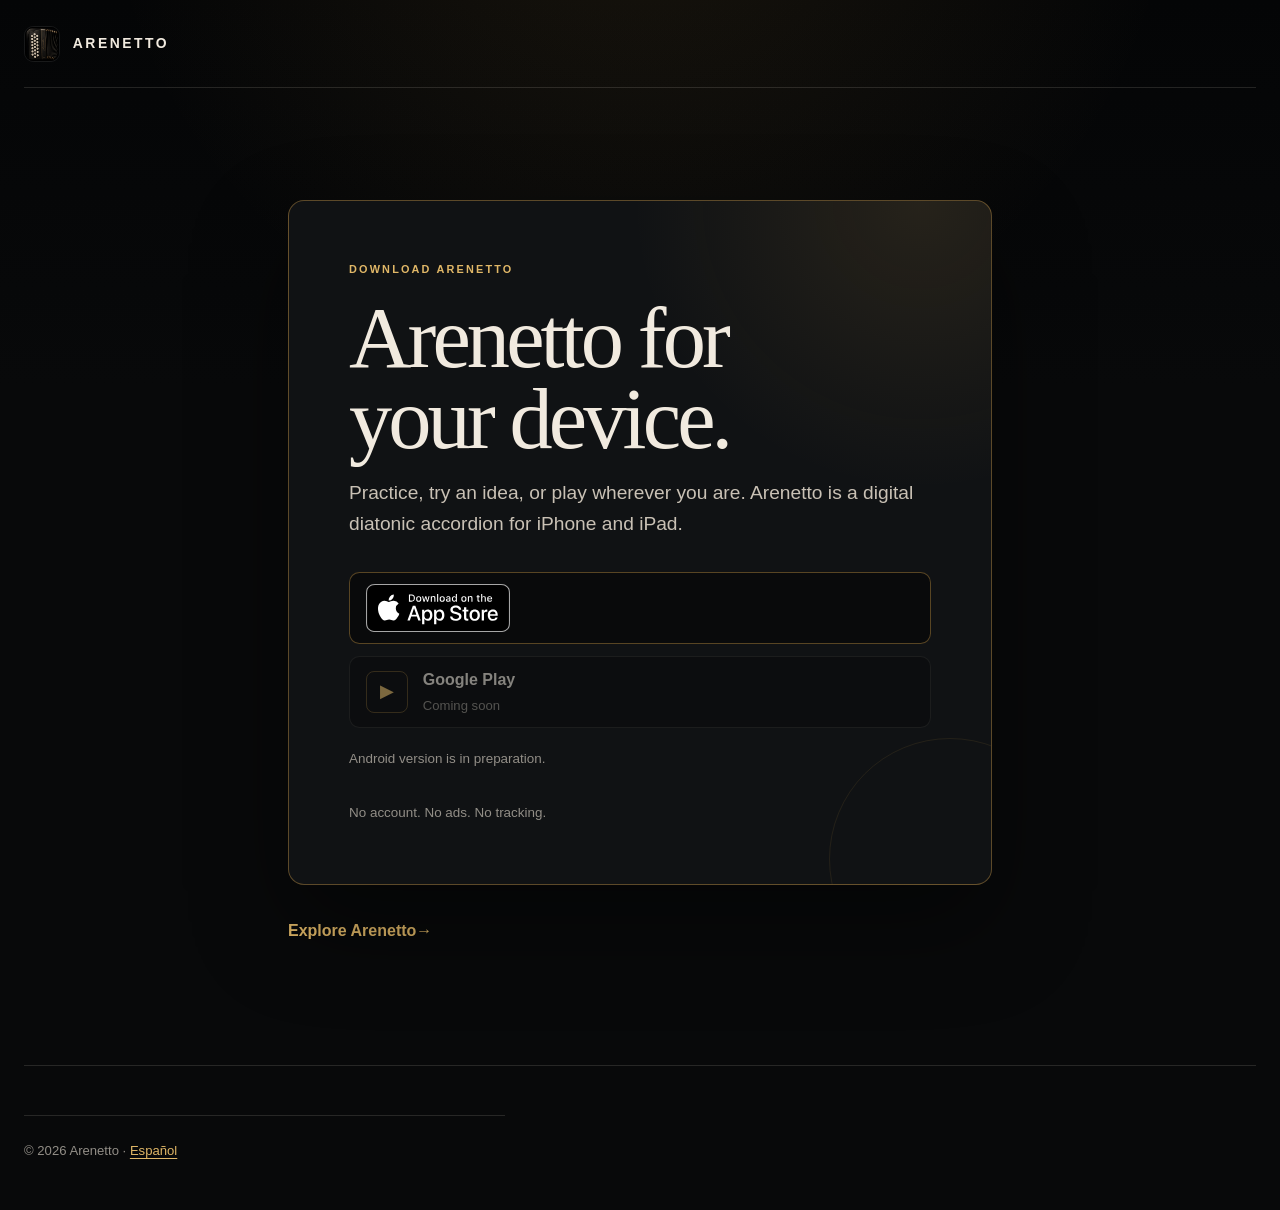
==== download/index.html @ 24df8f84 "Redirect Instagram iPhone visits to App Store" ====
<!doctype html>
<html lang="en" data-download-source="download" data-ios-url="https://apps.apple.com/us/app/arenetto/id6791795300" data-android-url="https://play.google.com/store/apps/details?id=com.tomasarenas.arenetto" data-android-available="false">
  <head>
    <meta charset="utf-8">
    <meta name="viewport" content="width=device-width, initial-scale=1, viewport-fit=cover">
    <meta name="referrer" content="strict-origin-when-cross-origin">
    <title>Download Arenetto</title>
    <meta name="description" content="Download Arenetto, a digital diatonic accordion for iPhone and iPad.">
    <meta name="theme-color" content="#090a0b">
    <meta property="og:type" content="website">
    <meta property="og:title" content="Download Arenetto">
    <meta property="og:description" content="A digital diatonic accordion for practicing and playing on iPhone and iPad.">
    <meta property="og:url" content="https://arenetto.app/download/">
    <meta property="og:image" content="https://arenetto.app/assets/images/instrument-34.jpg">
    <meta property="og:image:alt" content="Arenetto digital diatonic accordion with 34 buttons">
    <meta name="twitter:card" content="summary_large_image">
    <meta name="twitter:title" content="Download Arenetto">
    <meta name="twitter:description" content="A digital diatonic accordion for practicing and playing on iPhone and iPad.">
    <meta name="twitter:image" content="https://arenetto.app/assets/images/instrument-34.jpg">
    <meta name="apple-itunes-app" content="app-id=6791795300">
    <link rel="canonical" href="https://arenetto.app/download/">
    <link rel="alternate" hreflang="en" href="https://arenetto.app/download/">
    <link rel="alternate" hreflang="es" href="https://arenetto.app/es/download/">
    <link rel="alternate" hreflang="x-default" href="https://arenetto.app/download/">
    <link rel="icon" href="../assets/images/app-icon.png" type="image/png">
    <link rel="stylesheet" href="../assets/site.css?v=20260729-5">
    <script src="../assets/download.js?v=20260803-2"></script>
  </head>
  <body>
    <a class="skip-link" href="#main-content">Skip to content</a>
    <header class="site-header">
      <a class="brand" href="../" aria-label="Arenetto home">
        <img src="../assets/images/app-icon.png" width="36" height="36" alt="">
        <span>ARENETTO</span>
      </a>
    </header>

    <main class="download-page" id="main-content">
      <div class="download-panel">
        <p class="eyebrow">Download Arenetto</p>
        <h1>Arenetto for your device.</h1>
        <p class="download-intro">Practice, try an idea, or play wherever you are. Arenetto is a digital diatonic accordion for iPhone and iPad.</p>
        <p class="download-status" data-embedded-browser-note role="status" hidden>Tap the App Store button below. If it does not open, use the menu above and choose Open in Browser.</p>
        <div class="download-actions" aria-label="Download options">
          <a class="store-button" data-store="ios" href="https://apps.apple.com/us/app/arenetto/id6791795300" aria-label="Download Arenetto from the App Store">
            <img src="../assets/images/app-store-badge.svg" width="180" height="60" alt="Download on the App Store">
          </a>
          <a class="store-button store-button-android is-disabled" data-store="android" aria-label="Arenetto on Google Play, coming soon">
            <span class="store-button-mark" aria-hidden="true">▶</span>
            <span class="store-button-copy">
              <strong>Google Play</strong>
              <small data-android-caption>Coming soon</small>
            </span>
          </a>
        </div>
        <p class="download-status" data-android-status>Android version is in preparation.</p>
        <p class="download-fineprint">No account. No ads. No tracking.</p>
      </div>
      <a class="download-back" href="../">Explore Arenetto <span aria-hidden="true">→</span></a>
    </main>

    <footer class="site-footer">
      <p class="copyright">© 2026 Arenetto · <a href="../es/download/" lang="es">Español</a></p>
    </footer>
  </body>
</html>
---- assets/site.css ----
:root {
  color-scheme: dark;
  --black: #08090a;
  --black-deep: #040506;
  --graphite: #101214;
  --graphite-raised: #17191b;
  --graphite-soft: #202225;
  --ivory: #f1eadf;
  --ivory-soft: #c9c1b5;
  --muted: #928e87;
  --brass: #c69746;
  --brass-light: #e0b767;
  --brass-dark: #69502b;
  --line: rgba(241, 234, 223, 0.13);
  --line-brass: rgba(198, 151, 70, 0.42);
  --focus: #f2c878;
  --content-width: 80rem;
  --reading-width: 48rem;
  --display: "Iowan Old Style", "Palatino Linotype", "Book Antiqua", Palatino, Georgia, serif;
  --sans: -apple-system, BlinkMacSystemFont, "Segoe UI", Helvetica, Arial, sans-serif;
}

* { box-sizing: border-box; }

html {
  background: var(--black);
  scroll-behavior: smooth;
}

body {
  margin: 0;
  min-height: 100vh;
  background:
    radial-gradient(circle at 50% -10rem, rgba(198, 151, 70, 0.11), transparent 34rem),
    linear-gradient(180deg, var(--black-deep), var(--black) 24rem);
  color: var(--ivory);
  font-family: var(--sans);
  font-size: 1rem;
  line-height: 1.65;
  text-rendering: optimizeLegibility;
}

body::before {
  position: fixed;
  z-index: -1;
  inset: 0;
  background: repeating-linear-gradient(
    90deg,
    transparent 0,
    transparent 3.95rem,
    rgba(255, 255, 255, 0.012) 4rem
  );
  content: "";
  pointer-events: none;
}

@supports (padding: env(safe-area-inset-left)) {
  body {
    padding-inline: env(safe-area-inset-left) env(safe-area-inset-right);
  }
}

img {
  display: block;
  max-width: 100%;
  height: auto;
}

a {
  color: var(--brass-light);
  text-underline-offset: 0.22em;
  text-decoration-thickness: 0.08em;
}

a:hover { color: var(--ivory); }

a:focus,
a:focus-visible {
  border-radius: 0.2rem;
  outline: 0.18rem solid var(--focus);
  outline-offset: 0.24rem;
}

.skip-link {
  position: fixed;
  z-index: 30;
  top: 0.75rem;
  left: 0.75rem;
  padding: 0.65rem 0.9rem;
  border-radius: 0.3rem;
  background: var(--ivory);
  color: var(--black);
  transform: translateY(-180%);
}

.skip-link:focus { transform: translateY(0); }

.site-header,
.site-footer,
main {
  width: min(calc(100% - 3rem), var(--content-width));
  margin-inline: auto;
}

.site-header {
  display: flex;
  align-items: center;
  justify-content: space-between;
  gap: 2rem;
  min-height: 5.5rem;
  border-bottom: 1px solid var(--line);
}

.brand {
  display: inline-flex;
  align-items: center;
  gap: 0.8rem;
  color: var(--ivory);
  font-size: 0.87rem;
  font-weight: 720;
  letter-spacing: 0.18em;
  text-decoration: none;
}

.brand img {
  border: 1px solid rgba(255, 255, 255, 0.08);
  border-radius: 0.58rem;
}

.site-nav ul {
  display: flex;
  align-items: center;
  gap: clamp(0.35rem, 1.6vw, 1.2rem);
  margin: 0;
  padding: 0;
  list-style: none;
}

.site-nav a {
  display: inline-flex;
  align-items: center;
  min-height: 2.75rem;
  padding-inline: 0.7rem;
  color: var(--muted);
  font-size: 0.84rem;
  font-weight: 650;
  text-decoration: none;
  transition: color 120ms ease, border-color 120ms ease, background 120ms ease;
}

.site-nav a:hover,
.site-nav a[aria-current="page"] { color: var(--ivory); }

.site-nav .nav-download {
  border: 1px solid var(--line-brass);
  border-radius: 999px;
  color: var(--ivory);
}

.site-nav .nav-download:hover {
  border-color: var(--brass-light);
  background: rgba(198, 151, 70, 0.09);
}

main { padding-bottom: clamp(5rem, 10vw, 9rem); }

.eyebrow {
  display: flex;
  align-items: center;
  gap: 0.75rem;
  margin: 0 0 1.2rem;
  color: var(--brass-light);
  font-size: 0.68rem;
  font-weight: 760;
  letter-spacing: 0.2em;
  text-transform: uppercase;
}

.eyebrow span {
  width: 2.25rem;
  height: 1px;
  background: var(--brass);
}

h1,
h2,
h3 {
  margin-top: 0;
  color: var(--ivory);
}

h1,
h2 {
  font-family: var(--display);
  font-weight: 500;
  letter-spacing: -0.045em;
}

h1 {
  max-width: 11ch;
  margin: 0 auto 1.6rem;
  font-size: clamp(3.8rem, 8.8vw, 7.8rem);
  line-height: 0.94;
}

h2 {
  margin-bottom: 1.25rem;
  font-size: clamp(2.7rem, 5vw, 5rem);
  line-height: 0.98;
}

h3 {
  margin-bottom: 0.55rem;
  font-size: clamp(1.15rem, 2vw, 1.4rem);
  font-weight: 660;
  letter-spacing: -0.025em;
  line-height: 1.2;
}

p { max-width: 66ch; }

.hero {
  padding-block: clamp(5.5rem, 10vw, 9rem) 0;
  text-align: center;
}

.hero-copy {
  position: relative;
  z-index: 2;
  max-width: 60rem;
  margin-inline: auto;
}

.hero .eyebrow { justify-content: center; }

.lead {
  max-width: 46rem;
  margin: 0 auto;
  color: var(--ivory-soft);
  font-size: clamp(1.08rem, 2vw, 1.35rem);
  line-height: 1.65;
}

.hero-actions {
  display: flex;
  flex-wrap: wrap;
  justify-content: center;
  gap: 0.75rem;
  margin-top: 2.1rem;
}

.button {
  display: inline-flex;
  align-items: center;
  justify-content: center;
  min-height: 3.1rem;
  padding: 0.7rem 1.15rem;
  border: 1px solid var(--line);
  border-radius: 999px;
  font-size: 0.9rem;
  font-weight: 720;
  text-decoration: none;
  transition: transform 100ms ease, border-color 120ms ease, background 120ms ease;
}

.button:active { transform: translateY(1px) scale(0.99); }

.button-primary {
  border-color: var(--brass-light);
  background: var(--brass-light);
  color: #171108;
}

.button-primary:hover {
  border-color: #efcb84;
  background: #efcb84;
  color: #171108;
}

.button-secondary { color: var(--ivory); }

.button-secondary:hover {
  border-color: rgba(241, 234, 223, 0.34);
  background: rgba(255, 255, 255, 0.04);
}

.hero-note {
  margin: 1.2rem auto 0;
  color: var(--muted);
  font-size: 0.78rem;
  letter-spacing: 0.04em;
}

.hero-instrument {
  position: relative;
  z-index: 1;
  margin: clamp(4rem, 8vw, 7rem) 0 0;
  padding: clamp(0.35rem, 0.9vw, 0.65rem);
  border: 1px solid var(--line-brass);
  border-radius: clamp(0.8rem, 1.6vw, 1.25rem);
  background: #020303;
  box-shadow:
    0 3rem 8rem rgba(0, 0, 0, 0.68),
    0 0 0 1px rgba(0, 0, 0, 0.8) inset;
  text-align: left;
}

.instrument-glow {
  position: absolute;
  z-index: -1;
  top: -18%;
  right: 10%;
  left: 10%;
  height: 45%;
  border-radius: 50%;
  background: rgba(198, 151, 70, 0.14);
  filter: blur(5rem);
}

.hero-instrument img {
  width: 100%;
  border-radius: clamp(0.5rem, 1.2vw, 0.9rem);
}

figcaption {
  padding: 0.85rem 0.35rem 0.2rem;
  color: var(--muted);
  font-size: 0.72rem;
  letter-spacing: 0.09em;
  text-transform: uppercase;
}

.instrument-facts {
  display: grid;
  grid-template-columns: repeat(3, 1fr);
  margin: 0;
  border-right: 1px solid var(--line);
  border-bottom: 1px solid var(--line);
  border-left: 1px solid var(--line);
}

.instrument-facts > div {
  padding: clamp(1.25rem, 3vw, 2.25rem);
}

.instrument-facts > div + div { border-left: 1px solid var(--line); }

.instrument-facts dt {
  color: var(--ivory);
  font-family: var(--display);
  font-size: clamp(1.75rem, 4vw, 3rem);
  line-height: 1;
}

.instrument-facts dd {
  margin: 0.45rem 0 0;
  color: var(--muted);
  font-size: 0.68rem;
  font-weight: 700;
  letter-spacing: 0.16em;
  text-transform: uppercase;
}

.play-section,
.setup-section,
.music-section,
.privacy-strip,
.download-cta {
  padding-block: clamp(6rem, 11vw, 10rem);
  border-top: 1px solid var(--line);
}

.play-section {
  display: grid;
  grid-template-columns: minmax(0, 0.82fr) minmax(28rem, 1.18fr);
  gap: clamp(4rem, 10vw, 9rem);
  align-items: start;
  margin-top: clamp(6rem, 11vw, 10rem);
}

.section-intro > p:last-child {
  margin-bottom: 0;
  color: var(--ivory-soft);
  font-size: 1.04rem;
}

.play-list {
  border-top: 1px solid var(--line);
}

.play-list article {
  display: grid;
  grid-template-columns: 3rem minmax(0, 1fr);
  gap: clamp(1.1rem, 3vw, 2.5rem);
  padding-block: clamp(1.75rem, 4vw, 2.6rem);
  border-bottom: 1px solid var(--line);
}

.play-list p {
  margin: 0;
  color: var(--muted);
}

.play-number {
  padding-top: 0.15rem;
  color: var(--brass);
  font-family: ui-monospace, SFMono-Regular, Menlo, monospace;
  font-size: 0.7rem;
}

.section-intro-wide {
  display: grid;
  grid-template-columns: minmax(0, 1fr) minmax(22rem, 0.65fr);
  gap: 3rem 6rem;
  align-items: end;
  margin-bottom: clamp(3rem, 7vw, 5.5rem);
}

.section-intro-wide h2 { margin-bottom: 0; }

.section-intro-wide > p {
  margin: 0;
  color: var(--ivory-soft);
  font-size: 1.04rem;
}

.setup-gallery {
  display: grid;
  grid-template-columns: minmax(0, 1.18fr) minmax(20rem, 0.82fr);
  gap: clamp(1rem, 2.5vw, 2rem);
  align-items: start;
}

.image-card {
  margin: 0;
  overflow: hidden;
  border: 1px solid var(--line);
  border-radius: 0.85rem;
  background: var(--graphite);
  box-shadow: 0 2rem 5rem rgba(0, 0, 0, 0.3);
}

.image-card img { width: 100%; }

.image-card figcaption {
  padding: 0.9rem 1rem;
  border-top: 1px solid var(--line);
}

.image-card-secondary { margin-top: clamp(3rem, 8vw, 7rem); }

.music-panel {
  position: relative;
  display: grid;
  grid-template-columns: minmax(0, 1fr) minmax(19rem, 0.7fr);
  gap: clamp(3rem, 8vw, 7rem);
  align-items: center;
  overflow: hidden;
  padding: clamp(2rem, 7vw, 6rem);
  border: 1px solid var(--line-brass);
  border-radius: 1rem;
  background:
    linear-gradient(125deg, rgba(198, 151, 70, 0.08), transparent 42%),
    var(--graphite);
}

.music-panel::before,
.music-panel::after {
  position: absolute;
  width: 5rem;
  height: 1px;
  background: var(--brass-dark);
  content: "";
}

.music-panel::before { top: 1.4rem; left: 1.4rem; }
.music-panel::after { right: 1.4rem; bottom: 1.4rem; }

.music-panel h2 { max-width: 9ch; }

.music-panel p:last-child {
  margin-bottom: 0;
  color: var(--ivory-soft);
}

.music-image {
  position: relative;
  width: min(100%, 25rem);
  margin: 0;
  justify-self: end;
  overflow: hidden;
  border: 1px solid rgba(198, 151, 70, 0.38);
  border-radius: 0.8rem;
  background: var(--black-deep);
  box-shadow: 0 1.5rem 3rem rgba(0, 0, 0, 0.42);
  transform: rotate(-2deg);
}

.music-image::after {
  position: absolute;
  inset: 0;
  background: linear-gradient(135deg, rgba(198, 151, 70, 0.12), transparent 45%, rgba(0, 0, 0, 0.28));
  content: "";
  pointer-events: none;
}

.music-image img {
  display: block;
  width: 100%;
  aspect-ratio: 16 / 9;
  object-fit: cover;
}

.music-image figcaption {
  position: absolute;
  right: 0.8rem;
  bottom: 0.7rem;
  z-index: 1;
  margin: 0;
  color: var(--ivory-soft);
  font-size: 0.62rem;
  font-weight: 700;
  letter-spacing: 0.12em;
  text-transform: uppercase;
}

.privacy-strip {
  display: grid;
  grid-template-columns: minmax(0, 1fr) minmax(22rem, 0.7fr);
  gap: 3rem 7rem;
  align-items: end;
}

.privacy-strip h2 {
  max-width: 12ch;
  margin-bottom: 0;
  font-size: clamp(2.5rem, 4.5vw, 4.5rem);
}

.privacy-strip > div:last-child p {
  margin-top: 0;
  color: var(--ivory-soft);
}

.text-link {
  display: inline-flex;
  align-items: center;
  min-height: 2.75rem;
  font-weight: 700;
  text-decoration: none;
}

.download-cta {
  display: grid;
  justify-items: center;
  text-align: center;
}

.download-cta > img {
  margin-bottom: 2rem;
  border: 1px solid rgba(255, 255, 255, 0.1);
  border-radius: 1.35rem;
  box-shadow: 0 1.5rem 4rem rgba(0, 0, 0, 0.48);
}

.download-cta .eyebrow {
  display: block;
  margin-bottom: 1.2rem;
}

.download-cta h2 { max-width: 10ch; }

.download-cta > p:last-of-type {
  margin: 0 auto;
  color: var(--ivory-soft);
}

.app-store-link {
  display: inline-block;
  margin-top: 1.5rem;
  border-radius: 0.45rem;
}

.app-store-badge {
  width: 180px;
  height: auto;
}

.site-footer {
  display: grid;
  grid-template-columns: 1fr auto;
  gap: 2rem;
  padding-block: 2.75rem 3rem;
  border-top: 1px solid var(--line);
  color: var(--muted);
  font-size: 0.82rem;
}

.footer-brand {
  color: var(--ivory);
  font-family: var(--display);
  font-size: 1.4rem;
  text-decoration: none;
}

.site-footer p { margin: 0.3rem 0 0; }

.site-footer nav {
  display: flex;
  flex-wrap: wrap;
  gap: 1.25rem;
}

.site-footer nav a {
  display: inline-flex;
  align-items: center;
  min-height: 2.75rem;
  color: var(--muted);
  text-decoration: none;
}

.site-footer nav a:hover { color: var(--ivory); }

.copyright {
  grid-column: 1 / -1;
  padding-top: 1.5rem;
  border-top: 1px solid var(--line);
}

.legal-note {
  grid-column: 1 / -1;
  max-width: 80ch;
  font-size: 0.7rem;
}

/* Privacy, support, and error pages */
.content-page {
  width: min(calc(100% - 3rem), var(--reading-width));
  padding-block: clamp(5rem, 10vw, 8rem);
}

.content-page h1 {
  max-width: 13ch;
  margin: 0 0 1.3rem;
  font-size: clamp(3.2rem, 7vw, 5.7rem);
}

.content-intro {
  margin-bottom: clamp(3rem, 7vw, 5rem);
  color: var(--ivory-soft);
  font-size: clamp(1.08rem, 2.4vw, 1.28rem);
}

.effective-date {
  margin-top: -0.4rem;
  color: var(--muted);
}

.content-section {
  padding-block: 2.4rem;
  border-top: 1px solid var(--line);
}

.content-section h2 {
  font-family: var(--sans);
  font-size: clamp(1.5rem, 3vw, 2rem);
  font-weight: 680;
  letter-spacing: -0.03em;
}

.content-section p,
.content-section li { color: var(--ivory-soft); }

.content-section li + li { margin-top: 0.35rem; }

.notice {
  margin-block: 1.5rem;
  padding: 1rem 1.1rem;
  border-left: 0.18rem solid var(--brass);
  background: var(--graphite-raised);
}

.not-found-actions {
  display: flex;
  flex-wrap: wrap;
  gap: 0.75rem;
  margin-top: 2rem;
}

/* Smart download pages */
.download-page {
  display: grid;
  align-content: center;
  width: min(calc(100% - 3rem), 44rem);
  min-height: calc(100vh - 5.5rem);
  padding-block: clamp(3.5rem, 9vw, 7rem);
}

.download-panel {
  position: relative;
  overflow: hidden;
  padding: clamp(1.6rem, 5vw, 3.75rem);
  border: 1px solid var(--line-brass);
  border-radius: 1rem;
  background:
    radial-gradient(circle at 90% 0, rgba(198, 151, 70, 0.12), transparent 18rem),
    var(--graphite);
  box-shadow: 0 2.5rem 6rem rgba(0, 0, 0, 0.44);
}

.download-panel::after {
  position: absolute;
  right: -5rem;
  bottom: -6rem;
  width: 15rem;
  height: 15rem;
  border: 1px solid rgba(198, 151, 70, 0.11);
  border-radius: 50%;
  content: "";
}

.download-panel h1 {
  max-width: 12ch;
  margin: 0 0 1rem;
  font-size: clamp(3rem, 8vw, 5.4rem);
}

.download-intro {
  margin: 0;
  color: var(--ivory-soft);
  font-size: clamp(1.05rem, 2.4vw, 1.2rem);
}

.download-actions {
  position: relative;
  z-index: 1;
  display: grid;
  gap: 0.75rem;
  margin-top: 2rem;
}

.store-button {
  display: flex;
  align-items: center;
  gap: 0.9rem;
  min-height: 4.5rem;
  padding: 0.65rem 1rem;
  border: 1px solid var(--line-brass);
  border-radius: 0.65rem;
  background: #090a0b;
  color: var(--ivory);
  text-decoration: none;
  transition: border-color 120ms ease, background 120ms ease;
}

.store-button:hover {
  border-color: var(--brass-light);
  background: var(--graphite-raised);
  color: var(--ivory);
}

.store-button img { width: 9rem; }

.store-button-mark {
  display: grid;
  flex: 0 0 2.65rem;
  place-items: center;
  width: 2.65rem;
  height: 2.65rem;
  border: 1px solid var(--line-brass);
  border-radius: 0.5rem;
  color: var(--brass-light);
  font-size: 1.1rem;
}

.store-button-copy {
  display: grid;
  gap: 0.08rem;
}

.store-button-copy strong { font-size: 1rem; }

.store-button-copy small {
  color: var(--muted);
  font-size: 0.82rem;
}

.store-button.is-disabled {
  cursor: not-allowed;
  border-color: var(--line);
  opacity: 0.52;
}

.store-button.is-disabled:hover {
  background: #090a0b;
  color: var(--ivory);
}

.download-status,
.download-fineprint {
  position: relative;
  z-index: 1;
  color: var(--muted);
  font-size: 0.84rem;
}

.download-status { margin: 1.25rem 0 0; }
.download-fineprint { margin: 2rem 0 0; }

.download-back {
  display: inline-flex;
  align-items: center;
  min-height: 2.75rem;
  margin-top: 1.5rem;
  font-weight: 700;
  text-decoration: none;
}

@media (max-width: 64rem) {
  .play-section {
    grid-template-columns: 1fr;
    gap: 3.5rem;
  }

  .section-intro { max-width: 46rem; }

  .section-intro-wide,
  .privacy-strip { grid-template-columns: 1fr; }

  .section-intro-wide > p,
  .privacy-strip > div:last-child { max-width: 46rem; }
}

@media (max-width: 48rem) {
  .site-header,
  .site-footer,
  main,
  .content-page {
    width: min(calc(100% - 2rem), var(--content-width));
  }

  .site-header {
    min-height: 4.75rem;
    gap: 1rem;
  }

  .site-nav li:not(:last-child) { display: none; }

  .hero { padding-top: 4.75rem; }

  h1 { font-size: clamp(3.4rem, 15vw, 5.6rem); }

  .hero .eyebrow {
    gap: 0.5rem;
    font-size: 0.58rem;
    letter-spacing: 0.14em;
  }

  .hero .eyebrow span { width: 1.4rem; }

  .hero-instrument { margin-top: 3.75rem; }

  .instrument-facts dt { font-size: clamp(1.55rem, 7vw, 2.4rem); }

  .instrument-facts dd {
    font-size: 0.58rem;
    letter-spacing: 0.1em;
  }

  .setup-gallery,
  .music-panel {
    grid-template-columns: 1fr;
  }

  .image-card-secondary { margin-top: 0; }

  .music-panel { padding: 2rem 1.35rem 1.35rem; }

  .music-image {
    justify-self: center;
    width: min(100%, 22rem);
  }

  .privacy-strip { gap: 2rem; }

  .site-footer { grid-template-columns: 1fr; }

  .copyright,
  .legal-note { grid-column: auto; }

  .download-page { width: min(calc(100% - 2rem), var(--content-width)); }

  .download-panel { padding: 1.45rem; }
}

@media (max-width: 25rem) {
  .brand { font-size: 0.78rem; }
  .brand img { width: 34px; height: 34px; }
  .hero-actions .button { width: 100%; }
  .instrument-facts > div { padding-inline: 0.75rem; }
  .play-list article { grid-template-columns: 2rem minmax(0, 1fr); }
}

@media (orientation: landscape) and (max-height: 32rem) and (max-width: 58rem) {
  .site-header { min-height: 4rem; }

  .hero {
    padding-top: 2rem;
    text-align: left;
  }

  .hero-copy {
    max-width: none;
    margin: 0;
  }

  .hero .eyebrow,
  .hero-actions { justify-content: flex-start; }

  h1 {
    max-width: 13ch;
    margin: 0 0 0.8rem;
    font-size: clamp(2.8rem, 9vw, 4.4rem);
  }

  .lead {
    max-width: 48rem;
    margin: 0;
    font-size: 0.94rem;
    line-height: 1.45;
  }

  .hero-actions { margin-top: 1rem; }
  .hero-note { margin: 0.75rem 0 0; }
}

@media (prefers-reduced-motion: reduce) {
  *,
  *::before,
  *::after {
    scroll-behavior: auto !important;
    transition-duration: 0.01ms !important;
    animation-duration: 0.01ms !important;
    animation-iteration-count: 1 !important;
  }
}
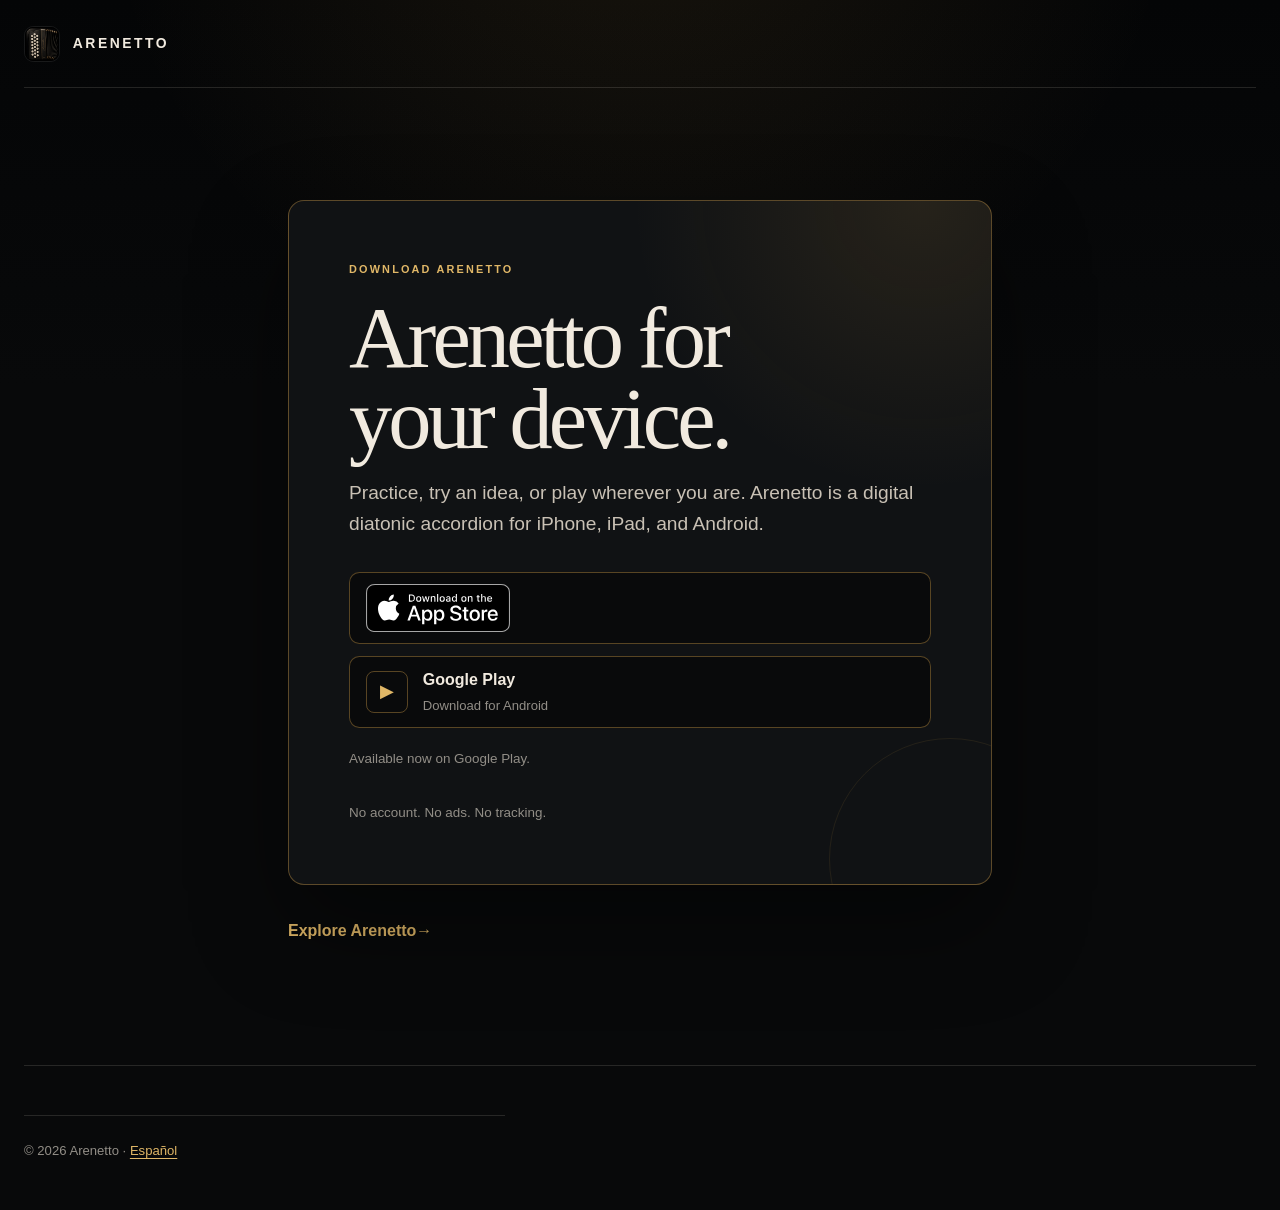
==== commit abd6bf7f: "Enable Android store availability on website" ====
--- a/download/index.html
+++ b/download/index.html
@@ -1,21 +1,21 @@
 <!doctype html>
-<html lang="en" data-download-source="download" data-ios-url="https://apps.apple.com/us/app/arenetto/id6791795300" data-android-url="https://play.google.com/store/apps/details?id=com.tomasarenas.arenetto" data-android-available="false">
+<html lang="en" data-download-source="download" data-ios-url="https://apps.apple.com/us/app/arenetto/id6791795300" data-android-url="https://play.google.com/store/apps/details?id=com.tomasarenas.arenetto" data-android-available="true">
   <head>
     <meta charset="utf-8">
     <meta name="viewport" content="width=device-width, initial-scale=1, viewport-fit=cover">
     <meta name="referrer" content="strict-origin-when-cross-origin">
     <title>Download Arenetto</title>
-    <meta name="description" content="Download Arenetto, a digital diatonic accordion for iPhone and iPad.">
+    <meta name="description" content="Download Arenetto, a digital diatonic accordion for iPhone, iPad, and Android.">
     <meta name="theme-color" content="#090a0b">
     <meta property="og:type" content="website">
     <meta property="og:title" content="Download Arenetto">
-    <meta property="og:description" content="A digital diatonic accordion for practicing and playing on iPhone and iPad.">
+    <meta property="og:description" content="A digital diatonic accordion for practicing and playing on iPhone, iPad, and Android.">
     <meta property="og:url" content="https://arenetto.app/download/">
     <meta property="og:image" content="https://arenetto.app/assets/images/instrument-34.jpg">
     <meta property="og:image:alt" content="Arenetto digital diatonic accordion with 34 buttons">
     <meta name="twitter:card" content="summary_large_image">
     <meta name="twitter:title" content="Download Arenetto">
-    <meta name="twitter:description" content="A digital diatonic accordion for practicing and playing on iPhone and iPad.">
+    <meta name="twitter:description" content="A digital diatonic accordion for practicing and playing on iPhone, iPad, and Android.">
     <meta name="twitter:image" content="https://arenetto.app/assets/images/instrument-34.jpg">
     <meta name="apple-itunes-app" content="app-id=6791795300">
     <link rel="canonical" href="https://arenetto.app/download/">
@@ -23,8 +23,8 @@
     <link rel="alternate" hreflang="es" href="https://arenetto.app/es/download/">
     <link rel="alternate" hreflang="x-default" href="https://arenetto.app/download/">
     <link rel="icon" href="../assets/images/app-icon.png" type="image/png">
-    <link rel="stylesheet" href="../assets/site.css?v=20260729-5">
-    <script src="../assets/download.js?v=20260803-2"></script>
+    <link rel="stylesheet" href="../assets/site.css?v=20260811-1">
+    <script src="../assets/download.js?v=20260811-1"></script>
   </head>
   <body>
     <a class="skip-link" href="#main-content">Skip to content</a>
@@ -39,21 +39,21 @@
       <div class="download-panel">
         <p class="eyebrow">Download Arenetto</p>
         <h1>Arenetto for your device.</h1>
-        <p class="download-intro">Practice, try an idea, or play wherever you are. Arenetto is a digital diatonic accordion for iPhone and iPad.</p>
-        <p class="download-status" data-embedded-browser-note role="status" hidden>Tap the App Store button below. If it does not open, use the menu above and choose Open in Browser.</p>
+        <p class="download-intro">Practice, try an idea, or play wherever you are. Arenetto is a digital diatonic accordion for iPhone, iPad, and Android.</p>
+        <p class="download-status" data-embedded-browser-note role="status" hidden>Tap the store button below. If it does not open, use the menu above and choose Open in Browser.</p>
         <div class="download-actions" aria-label="Download options">
           <a class="store-button" data-store="ios" href="https://apps.apple.com/us/app/arenetto/id6791795300" aria-label="Download Arenetto from the App Store">
             <img src="../assets/images/app-store-badge.svg" width="180" height="60" alt="Download on the App Store">
           </a>
-          <a class="store-button store-button-android is-disabled" data-store="android" aria-label="Arenetto on Google Play, coming soon">
+          <a class="store-button store-button-android" data-store="android" href="https://play.google.com/store/apps/details?id=com.tomasarenas.arenetto" aria-label="Download Arenetto from Google Play">
             <span class="store-button-mark" aria-hidden="true">▶</span>
             <span class="store-button-copy">
               <strong>Google Play</strong>
-              <small data-android-caption>Coming soon</small>
+              <small data-android-caption>Download for Android</small>
             </span>
           </a>
         </div>
-        <p class="download-status" data-android-status>Android version is in preparation.</p>
+        <p class="download-status" data-android-status role="status" aria-live="polite">Available now on Google Play.</p>
         <p class="download-fineprint">No account. No ads. No tracking.</p>
       </div>
       <a class="download-back" href="../">Explore Arenetto <span aria-hidden="true">→</span></a>
--- a/assets/site.css
+++ b/assets/site.css
@@ -581,6 +581,17 @@
   border-radius: 0.45rem;
 }
 
+.download-cta-actions {
+  display: flex;
+  flex-wrap: wrap;
+  align-items: center;
+  justify-content: center;
+  gap: 0.75rem;
+  margin-top: 1.5rem;
+}
+
+.download-cta-actions .app-store-link { margin-top: 0; }
+
 .app-store-badge {
   width: 180px;
   height: auto;
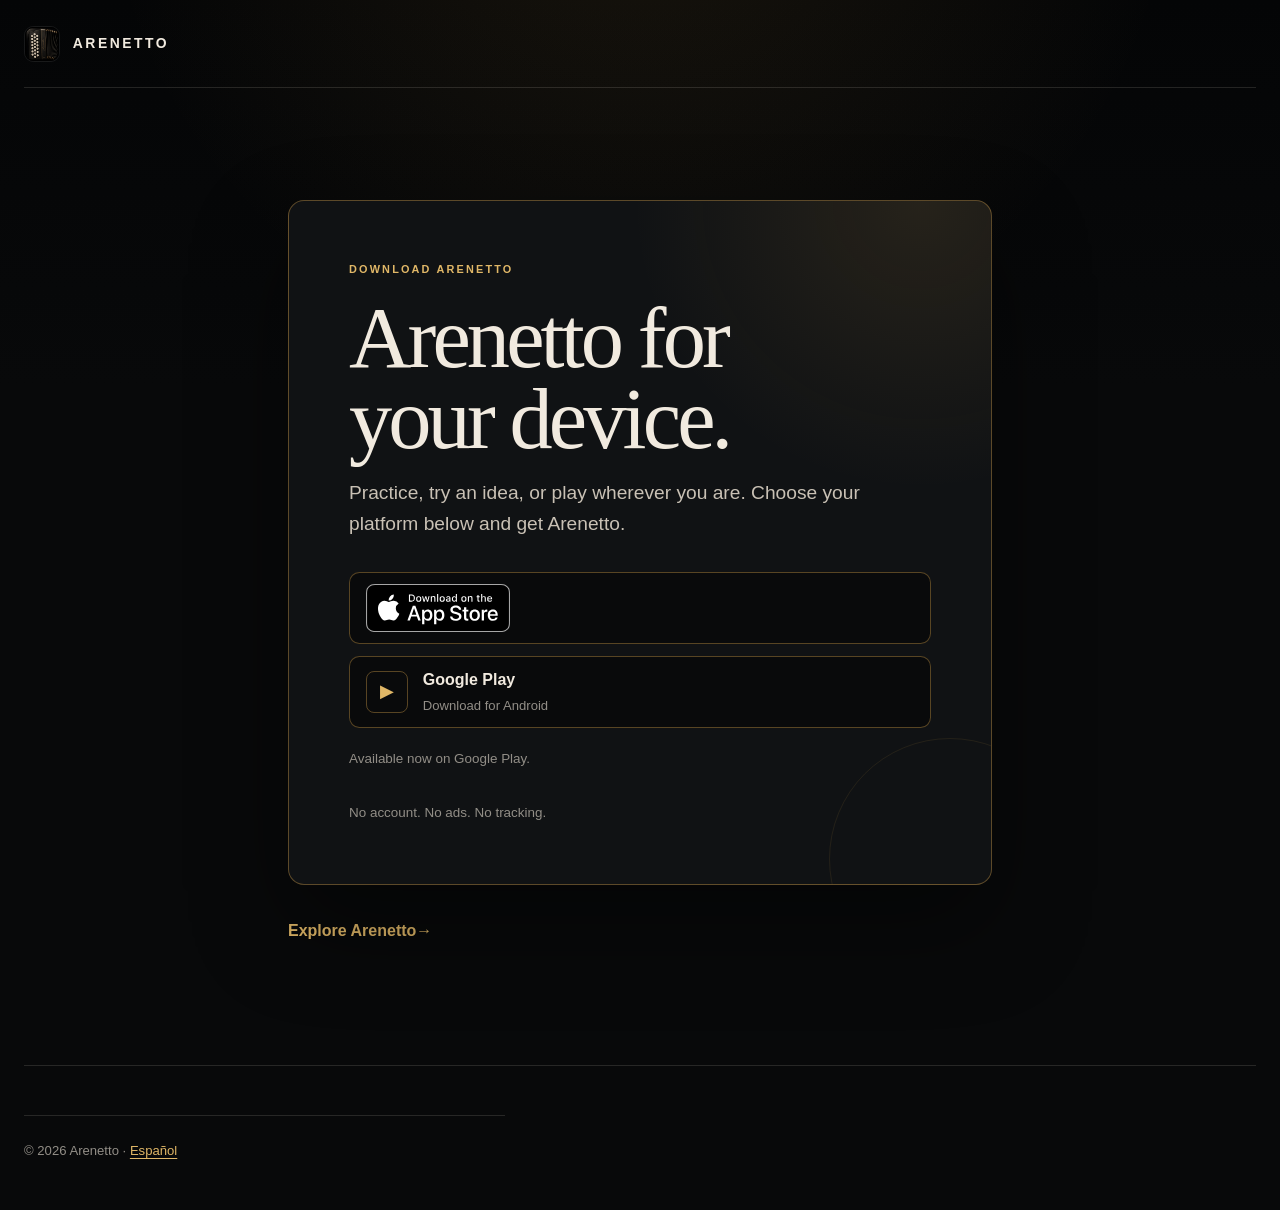
==== commit 4bb94747: "Refresh Arenetto website copy" ====
--- a/download/index.html
+++ b/download/index.html
@@ -5,17 +5,17 @@
     <meta name="viewport" content="width=device-width, initial-scale=1, viewport-fit=cover">
     <meta name="referrer" content="strict-origin-when-cross-origin">
     <title>Download Arenetto</title>
-    <meta name="description" content="Download Arenetto, a digital diatonic accordion for iPhone, iPad, and Android.">
+    <meta name="description" content="Download Arenetto, a digital diatonic accordion with multiple sounds, tunings, and registers for iPhone, iPad, and Android.">
     <meta name="theme-color" content="#090a0b">
     <meta property="og:type" content="website">
     <meta property="og:title" content="Download Arenetto">
-    <meta property="og:description" content="A digital diatonic accordion for practicing and playing on iPhone, iPad, and Android.">
+    <meta property="og:description" content="A digital diatonic accordion with multiple sounds, tunings, and registers for practicing and playing on iPhone, iPad, and Android.">
     <meta property="og:url" content="https://arenetto.app/download/">
     <meta property="og:image" content="https://arenetto.app/assets/images/instrument-34.jpg">
     <meta property="og:image:alt" content="Arenetto digital diatonic accordion with 34 buttons">
     <meta name="twitter:card" content="summary_large_image">
     <meta name="twitter:title" content="Download Arenetto">
-    <meta name="twitter:description" content="A digital diatonic accordion for practicing and playing on iPhone, iPad, and Android.">
+    <meta name="twitter:description" content="A digital diatonic accordion with multiple sounds, tunings, and registers for practicing and playing on iPhone, iPad, and Android.">
     <meta name="twitter:image" content="https://arenetto.app/assets/images/instrument-34.jpg">
     <meta name="apple-itunes-app" content="app-id=6791795300">
     <link rel="canonical" href="https://arenetto.app/download/">
@@ -39,7 +39,7 @@
       <div class="download-panel">
         <p class="eyebrow">Download Arenetto</p>
         <h1>Arenetto for your device.</h1>
-        <p class="download-intro">Practice, try an idea, or play wherever you are. Arenetto is a digital diatonic accordion for iPhone, iPad, and Android.</p>
+        <p class="download-intro">Practice, try an idea, or play wherever you are. Choose your platform below and get Arenetto.</p>
         <p class="download-status" data-embedded-browser-note role="status" hidden>Tap the store button below. If it does not open, use the menu above and choose Open in Browser.</p>
         <div class="download-actions" aria-label="Download options">
           <a class="store-button" data-store="ios" href="https://apps.apple.com/us/app/arenetto/id6791795300" aria-label="Download Arenetto from the App Store">
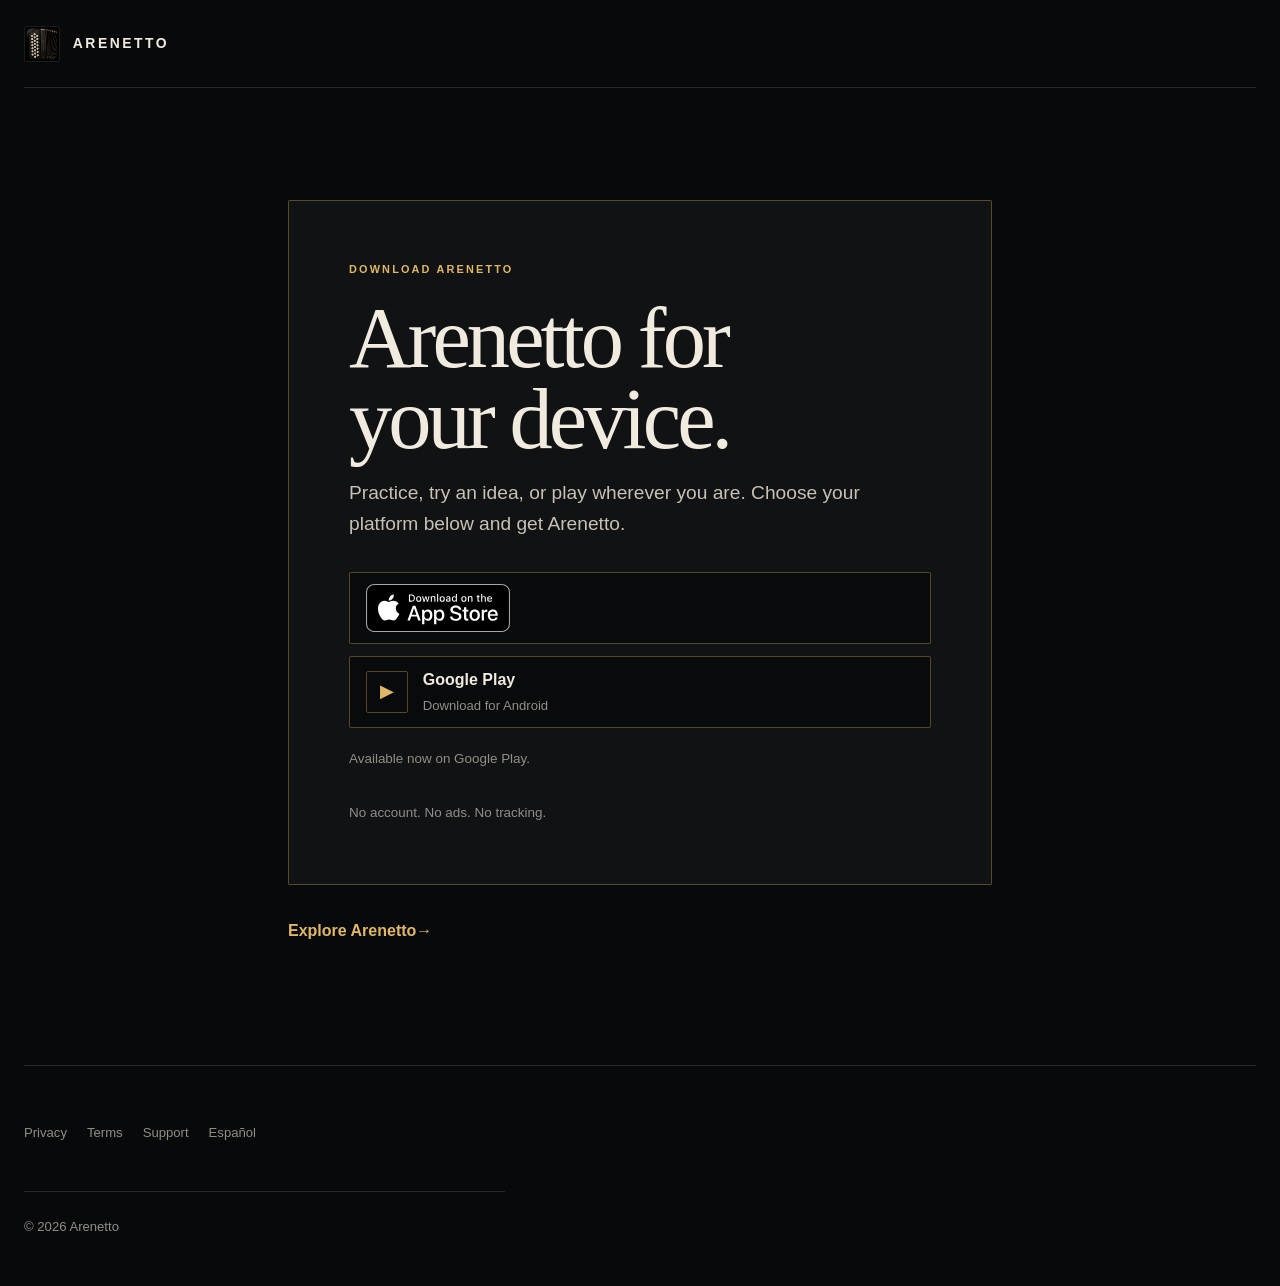
==== commit c8986908: "Refine the bilingual site layout and terms pages Remove decorative gradients, shadows, oversized cor" ====
--- a/download/index.html
+++ b/download/index.html
@@ -23,7 +23,7 @@
     <link rel="alternate" hreflang="es" href="https://arenetto.app/es/download/">
     <link rel="alternate" hreflang="x-default" href="https://arenetto.app/download/">
     <link rel="icon" href="../assets/images/app-icon.png" type="image/png">
-    <link rel="stylesheet" href="../assets/site.css?v=20260811-1">
+    <link rel="stylesheet" href="../assets/site.css?v=20260922-1">
     <script src="../assets/download.js?v=20260811-1"></script>
   </head>
   <body>
@@ -60,7 +60,13 @@
     </main>
 
     <footer class="site-footer">
-      <p class="copyright">© 2026 Arenetto · <a href="../es/download/" lang="es">Español</a></p>
+      <nav aria-label="Footer navigation">
+        <a href="../privacy/">Privacy</a>
+        <a href="../terms/">Terms</a>
+        <a href="../support/">Support</a>
+        <a href="../es/download/" lang="es">Español</a>
+      </nav>
+      <p class="copyright">© 2026 Arenetto</p>
     </footer>
   </body>
 </html>
--- a/assets/site.css
+++ b/assets/site.css
@@ -30,9 +30,7 @@
 body {
   margin: 0;
   min-height: 100vh;
-  background:
-    radial-gradient(circle at 50% -10rem, rgba(198, 151, 70, 0.11), transparent 34rem),
-    linear-gradient(180deg, var(--black-deep), var(--black) 24rem);
+  background: var(--black);
   color: var(--ivory);
   font-family: var(--sans);
   font-size: 1rem;
@@ -40,20 +38,6 @@
   text-rendering: optimizeLegibility;
 }
 
-body::before {
-  position: fixed;
-  z-index: -1;
-  inset: 0;
-  background: repeating-linear-gradient(
-    90deg,
-    transparent 0,
-    transparent 3.95rem,
-    rgba(255, 255, 255, 0.012) 4rem
-  );
-  content: "";
-  pointer-events: none;
-}
-
 @supports (padding: env(safe-area-inset-left)) {
   body {
     padding-inline: env(safe-area-inset-left) env(safe-area-inset-right);
@@ -76,7 +60,7 @@
 
 a:focus,
 a:focus-visible {
-  border-radius: 0.2rem;
+  border-radius: 2px;
   outline: 0.18rem solid var(--focus);
   outline-offset: 0.24rem;
 }
@@ -87,7 +71,7 @@
   top: 0.75rem;
   left: 0.75rem;
   padding: 0.65rem 0.9rem;
-  border-radius: 0.3rem;
+  border-radius: 2px;
   background: var(--ivory);
   color: var(--black);
   transform: translateY(-180%);
@@ -124,7 +108,7 @@
 
 .brand img {
   border: 1px solid rgba(255, 255, 255, 0.08);
-  border-radius: 0.58rem;
+  border-radius: 2px;
 }
 
 .site-nav ul {
@@ -145,7 +129,6 @@
   font-size: 0.84rem;
   font-weight: 650;
   text-decoration: none;
-  transition: color 120ms ease, border-color 120ms ease, background 120ms ease;
 }
 
 .site-nav a:hover,
@@ -153,7 +136,7 @@
 
 .site-nav .nav-download {
   border: 1px solid var(--line-brass);
-  border-radius: 999px;
+  border-radius: 2px;
   color: var(--ivory);
 }
 
@@ -256,11 +239,10 @@
   min-height: 3.1rem;
   padding: 0.7rem 1.15rem;
   border: 1px solid var(--line);
-  border-radius: 999px;
+  border-radius: 2px;
   font-size: 0.9rem;
   font-weight: 720;
   text-decoration: none;
-  transition: transform 100ms ease, border-color 120ms ease, background 120ms ease;
 }
 
 .button:active { transform: translateY(1px) scale(0.99); }
@@ -297,29 +279,87 @@
   margin: clamp(4rem, 8vw, 7rem) 0 0;
   padding: clamp(0.35rem, 0.9vw, 0.65rem);
   border: 1px solid var(--line-brass);
-  border-radius: clamp(0.8rem, 1.6vw, 1.25rem);
+  border-radius: 2px;
   background: #020303;
-  box-shadow:
-    0 3rem 8rem rgba(0, 0, 0, 0.68),
-    0 0 0 1px rgba(0, 0, 0, 0.8) inset;
   text-align: left;
-}
-
-.instrument-glow {
-  position: absolute;
-  z-index: -1;
-  top: -18%;
-  right: 10%;
-  left: 10%;
-  height: 45%;
-  border-radius: 50%;
-  background: rgba(198, 151, 70, 0.14);
-  filter: blur(5rem);
 }
 
 .hero-instrument img {
   width: 100%;
-  border-radius: clamp(0.5rem, 1.2vw, 0.9rem);
+  border-radius: 2px;
+}
+
+.hero-demo {
+  overflow: hidden;
+}
+
+.hero-demo-video {
+  display: block;
+  width: 100%;
+  height: auto;
+  border-radius: 2px;
+  background: var(--black-deep);
+}
+
+.video-sound-toggle {
+  position: absolute;
+  right: 1.15rem;
+  bottom: 3.55rem;
+  z-index: 2;
+  display: inline-flex;
+  align-items: center;
+  gap: 0.45rem;
+  min-height: 2.35rem;
+  padding: 0.45rem 0.72rem;
+  border: 1px solid rgba(241, 234, 223, 0.24);
+  border-radius: 2px;
+  background: rgba(4, 5, 6, 0.78);
+  color: var(--ivory);
+  cursor: pointer;
+  font: inherit;
+  font-size: 0.72rem;
+  font-weight: 720;
+}
+
+.video-sound-toggle:hover {
+  border-color: var(--brass-light);
+  background: rgba(4, 5, 6, 0.92);
+}
+
+.video-sound-toggle:focus-visible,
+.demo-replay:focus-visible,
+.tuning-option:focus-visible {
+  border-radius: 2px;
+  outline: 0.18rem solid var(--focus);
+  outline-offset: 0.2rem;
+}
+
+.video-sound-icon {
+  color: var(--brass-light);
+  font-size: 1rem;
+  line-height: 1;
+}
+
+.hero-demo figcaption {
+  display: flex;
+  align-items: center;
+  justify-content: space-between;
+  gap: 0.8rem 1.5rem;
+  flex-wrap: wrap;
+}
+
+.video-live-label {
+  display: inline-flex;
+  align-items: center;
+  gap: 0.42rem;
+  color: var(--brass-light);
+}
+
+.video-live-label > span {
+  width: 0.42rem;
+  height: 0.42rem;
+  border-radius: 50%;
+  background: var(--brass-light);
 }
 
 figcaption {
@@ -408,6 +448,242 @@
   font-size: 0.7rem;
 }
 
+.feature-demo-block {
+  grid-column: 1 / -1;
+  margin-top: clamp(4rem, 8vw, 7rem);
+  padding-top: clamp(3.5rem, 7vw, 6rem);
+  border-top: 1px solid var(--line);
+}
+
+.feature-demo-intro {
+  max-width: 42rem;
+  margin-bottom: clamp(2rem, 5vw, 3.5rem);
+}
+
+.feature-demo-intro h3 {
+  margin-bottom: 1rem;
+  color: var(--ivory);
+  font-family: var(--display);
+  font-size: clamp(2rem, 4vw, 3.4rem);
+  font-weight: 500;
+  letter-spacing: -0.045em;
+  line-height: 1;
+}
+
+.feature-demos {
+  display: grid;
+  grid-template-columns: minmax(0, 1fr);
+  border-top: 1px solid var(--line);
+}
+
+.feature-demo {
+  display: grid;
+  min-width: 0;
+  grid-template-columns: minmax(14rem, 1fr) minmax(11rem, 0.76fr) minmax(14rem, 1fr);
+  grid-template-areas: "heading visual copy";
+  gap: clamp(1.25rem, 3vw, 3rem);
+  align-items: center;
+  padding-block: 1.4rem;
+  border-bottom: 1px solid var(--line);
+}
+
+.feature-demo-heading {
+  grid-area: heading;
+  display: grid;
+  grid-template-columns: 2rem minmax(0, 1fr);
+  gap: 0.7rem;
+  align-items: start;
+}
+
+.feature-demo-heading h3 {
+  margin: 0;
+  font-size: clamp(1rem, 1.8vw, 1.2rem);
+}
+
+.feature-demo-visual {
+  grid-area: visual;
+  display: grid;
+  min-height: 9rem;
+  place-items: center;
+  overflow: hidden;
+  border: 1px solid rgba(198, 151, 70, 0.2);
+  border-radius: 2px;
+  background: var(--black-deep);
+}
+
+.feature-demo-copy {
+  grid-area: copy;
+}
+
+.feature-demo-copy > p {
+  margin: 0;
+  color: var(--muted);
+  font-size: 0.88rem;
+  line-height: 1.5;
+}
+
+.demo-button-grid {
+  display: grid;
+  width: min(84%, 15rem);
+  grid-template-columns: repeat(6, 1fr);
+  gap: clamp(0.35rem, 1vw, 0.6rem);
+}
+
+.demo-button {
+  aspect-ratio: 1;
+  border: 1px solid #8c8170;
+  border-bottom-color: #706454;
+  border-radius: 50%;
+  background: #d7cdbb;
+}
+
+.feature-demo.is-playing .demo-button-active {
+  animation: demo-chord-press 2.8s ease-in-out infinite;
+}
+
+.demo-bellows {
+  position: relative;
+  align-content: center;
+  gap: 0.8rem;
+  padding: 1.25rem;
+  background: var(--black-deep);
+}
+
+.demo-bellows-labels,
+.demo-bellows-track {
+  display: flex;
+  width: min(100%, 15rem);
+  justify-content: space-between;
+}
+
+.demo-bellows-labels {
+  color: var(--muted);
+  font-size: 0.62rem;
+  font-weight: 760;
+  letter-spacing: 0.17em;
+  text-transform: uppercase;
+}
+
+.demo-bellows-track {
+  gap: 0.28rem;
+}
+
+.demo-bellows-track span {
+  width: 0.6rem;
+  height: 4.5rem;
+  border: 1px solid rgba(198, 151, 70, 0.34);
+  background: #71552c;
+  transform-origin: center;
+}
+
+.feature-demo.is-playing .demo-bellows-track span {
+  animation: demo-bellows-pull 2.8s ease-in-out infinite;
+}
+
+.feature-demo.is-playing .demo-bellows-track span:nth-child(2) { animation-delay: 70ms; }
+.feature-demo.is-playing .demo-bellows-track span:nth-child(3) { animation-delay: 140ms; }
+.feature-demo.is-playing .demo-bellows-track span:nth-child(4) { animation-delay: 210ms; }
+.feature-demo.is-playing .demo-bellows-track span:nth-child(5) { animation-delay: 280ms; }
+.feature-demo.is-playing .demo-bellows-track span:nth-child(6) { animation-delay: 350ms; }
+.feature-demo.is-playing .demo-bellows-track span:nth-child(7) { animation-delay: 420ms; }
+
+.demo-bellows-arrow {
+  color: var(--brass-light);
+  font-size: 1.25rem;
+  letter-spacing: 0.15em;
+}
+
+.demo-register {
+  align-content: center;
+  gap: 1rem;
+  padding: 1.25rem;
+  background: var(--black-deep);
+}
+
+.demo-register-strip {
+  position: relative;
+  display: flex;
+  width: min(100%, 15rem);
+  justify-content: space-between;
+  padding: 0.9rem 1rem;
+  border: 1px solid rgba(241, 234, 223, 0.16);
+  border-radius: 2px;
+  background: var(--graphite-raised);
+}
+
+.demo-register-dot {
+  width: 1.45rem;
+  height: 1.45rem;
+  border: 1px solid rgba(241, 234, 223, 0.4);
+  border-radius: 50%;
+  background: #38332c;
+}
+
+.demo-register-strip::after {
+  position: absolute;
+  top: 0.5rem;
+  left: 0.6rem;
+  width: 2.25rem;
+  height: 2.25rem;
+  border: 1px solid var(--brass-light);
+  border-radius: 50%;
+  content: "";
+}
+
+.feature-demo.is-playing .demo-register-strip::after {
+  animation: demo-register-change 2.8s ease-in-out infinite;
+}
+
+.demo-register-name {
+  display: flex;
+  align-items: baseline;
+  gap: 0.55rem;
+  color: var(--muted);
+  font-size: 0.7rem;
+  letter-spacing: 0.12em;
+  text-transform: uppercase;
+}
+
+.demo-register-name strong {
+  color: var(--brass-light);
+  font-size: 0.9rem;
+  letter-spacing: 0.04em;
+}
+
+.demo-replay {
+  align-self: flex-start;
+  min-height: 2.5rem;
+  margin-top: 0.75rem;
+  padding: 0.45rem 0;
+  border: 0;
+  background: transparent;
+  color: var(--brass-light);
+  cursor: pointer;
+  font: inherit;
+  font-size: 0.76rem;
+  font-weight: 760;
+}
+
+.demo-replay:hover { color: var(--ivory); }
+
+@keyframes demo-chord-press {
+  0%, 100% { transform: translateY(0) scale(1); }
+  18%, 36% { transform: translateY(0.22rem) scale(0.94); }
+}
+
+@keyframes demo-bellows-pull {
+  0%, 100% { transform: scaleY(1); opacity: 0.56; }
+  25%, 50% { transform: scaleY(0.72); opacity: 1; }
+  75% { transform: scaleY(1.15); opacity: 0.75; }
+}
+
+@keyframes demo-register-change {
+  0%, 15% { transform: translateX(0); }
+  35%, 55% { transform: translateX(3rem); }
+  75%, 90% { transform: translateX(6rem); }
+  100% { transform: translateX(0); }
+}
+
 .section-intro-wide {
   display: grid;
   grid-template-columns: minmax(0, 1fr) minmax(22rem, 0.65fr);
@@ -424,6 +700,208 @@
   font-size: 1.04rem;
 }
 
+.tuning-demo {
+  display: grid;
+  grid-template-columns: minmax(17rem, 0.68fr) minmax(0, 1.32fr);
+  gap: clamp(2rem, 6vw, 6rem);
+  align-items: center;
+  padding: clamp(1.35rem, 4vw, 3.2rem);
+  border: 1px solid var(--line-brass);
+  border-radius: 2px;
+  background: var(--graphite);
+}
+
+.tuning-demo-copy h3 {
+  margin-bottom: 0.55rem;
+  color: var(--ivory);
+  font-family: var(--display);
+  font-size: clamp(2.4rem, 5vw, 4.5rem);
+  font-weight: 500;
+  letter-spacing: -0.045em;
+  line-height: 0.95;
+}
+
+.tuning-demo-copy > p:not(.eyebrow):not(.tuning-demo-status) {
+  margin: 0;
+  color: var(--ivory-soft);
+}
+
+.tuning-options {
+  display: grid;
+  gap: 0.6rem;
+  margin-top: 2rem;
+}
+
+.tuning-option {
+  display: flex;
+  align-items: center;
+  justify-content: space-between;
+  gap: 1rem;
+  width: 100%;
+  min-height: 3.65rem;
+  padding: 0.65rem 0.8rem 0.65rem 1rem;
+  border: 1px solid var(--line);
+  border-radius: 2px;
+  background: rgba(4, 5, 6, 0.45);
+  color: var(--ivory);
+  cursor: pointer;
+  font: inherit;
+  text-align: left;
+}
+
+.tuning-option:hover {
+  border-color: rgba(198, 151, 70, 0.62);
+  background: rgba(198, 151, 70, 0.08);
+}
+
+.tuning-option.is-selected {
+  border-color: var(--brass-light);
+  background: rgba(198, 151, 70, 0.13);
+}
+
+.tuning-option span {
+  font-family: var(--display);
+  font-size: 1.25rem;
+}
+
+.tuning-option small {
+  color: var(--muted);
+  font-size: 0.64rem;
+  font-weight: 760;
+  letter-spacing: 0.13em;
+  text-transform: uppercase;
+}
+
+.tuning-option.is-selected small { color: var(--brass-light); }
+
+.tuning-demo-status {
+  margin: 1rem 0 0;
+  color: var(--muted);
+  font-size: 0.78rem;
+}
+
+.tuning-preview {
+  position: relative;
+  display: grid;
+  align-content: center;
+  min-height: 23rem;
+  padding: clamp(1.2rem, 3vw, 2rem);
+  overflow: hidden;
+  border: 1px solid rgba(198, 151, 70, 0.46);
+  border-radius: 2px;
+  background: #050607;
+}
+
+.tuning-preview::before,
+.tuning-preview::after {
+  position: absolute;
+  width: 3.5rem;
+  height: 1px;
+  background: var(--brass-dark);
+  content: "";
+}
+
+.tuning-preview::before { top: 1rem; left: 1rem; }
+.tuning-preview::after { right: 1rem; bottom: 1rem; }
+
+.preview-header,
+.preview-footer {
+  display: flex;
+  align-items: center;
+  justify-content: space-between;
+  gap: 1rem;
+  color: var(--muted);
+  font-size: 0.62rem;
+  font-weight: 760;
+  letter-spacing: 0.14em;
+  text-transform: uppercase;
+}
+
+.preview-header strong {
+  color: var(--brass-light);
+  font-family: var(--display);
+  font-size: 1rem;
+  font-weight: 500;
+  letter-spacing: 0.02em;
+  text-transform: none;
+}
+
+.preview-registers {
+  display: flex;
+  width: min(100%, 14rem);
+  justify-content: space-between;
+  margin: 1rem auto 0;
+  padding: 0.6rem 0.9rem;
+  border: 1px solid rgba(241, 234, 223, 0.13);
+  border-radius: 2px;
+  background: var(--graphite-raised);
+}
+
+.preview-registers span {
+  width: 1rem;
+  height: 1rem;
+  border: 1px solid rgba(241, 234, 223, 0.44);
+  border-radius: 50%;
+}
+
+.preview-registers span.is-selected {
+  border-color: var(--brass-light);
+  background: var(--brass-light);
+}
+
+.preview-note-strip {
+  display: flex;
+  justify-content: center;
+  gap: clamp(1.4rem, 4vw, 3rem);
+  margin: 1.1rem 0 1.5rem;
+  color: var(--ivory);
+  font-family: var(--display);
+  font-size: clamp(1.1rem, 2.5vw, 1.55rem);
+}
+
+.preview-note-strip span {
+  min-width: 2.4rem;
+  padding-bottom: 0.2rem;
+  border-bottom: 1px solid var(--brass-dark);
+  text-align: center;
+}
+
+.preview-button-board {
+  display: grid;
+  gap: clamp(0.35rem, 1.2vw, 0.65rem);
+  padding-block: 0.4rem 0.9rem;
+}
+
+.preview-row {
+  display: flex;
+  justify-content: center;
+  gap: clamp(0.24rem, 0.9vw, 0.5rem);
+}
+
+.preview-row.preview-row-short { padding-inline: 5%; }
+
+.preview-row span {
+  flex: 1 1 0;
+  max-width: 2.5rem;
+  aspect-ratio: 1;
+  border: 1px solid #8c8170;
+  border-bottom-color: #706454;
+  border-radius: 50%;
+  background: #d7cdbb;
+}
+
+.tuning-preview.is-changing .preview-button-board,
+.tuning-preview.is-changing .preview-note-strip {
+  animation: tuning-preview-change 560ms ease both;
+}
+
+@keyframes tuning-preview-change {
+  0% { opacity: 0.42; transform: translateY(0.35rem); }
+  100% { opacity: 1; transform: translateY(0); }
+}
+
+.setup-gallery { margin-top: clamp(1.25rem, 3vw, 2rem); }
+
 .setup-gallery {
   display: grid;
   grid-template-columns: minmax(0, 1.18fr) minmax(20rem, 0.82fr);
@@ -435,9 +913,8 @@
   margin: 0;
   overflow: hidden;
   border: 1px solid var(--line);
-  border-radius: 0.85rem;
+  border-radius: 2px;
   background: var(--graphite);
-  box-shadow: 0 2rem 5rem rgba(0, 0, 0, 0.3);
 }
 
 .image-card img { width: 100%; }
@@ -447,7 +924,7 @@
   border-top: 1px solid var(--line);
 }
 
-.image-card-secondary { margin-top: clamp(3rem, 8vw, 7rem); }
+.image-card-secondary { margin-top: 0; }
 
 .music-panel {
   position: relative;
@@ -458,23 +935,9 @@
   overflow: hidden;
   padding: clamp(2rem, 7vw, 6rem);
   border: 1px solid var(--line-brass);
-  border-radius: 1rem;
-  background:
-    linear-gradient(125deg, rgba(198, 151, 70, 0.08), transparent 42%),
-    var(--graphite);
-}
-
-.music-panel::before,
-.music-panel::after {
-  position: absolute;
-  width: 5rem;
-  height: 1px;
-  background: var(--brass-dark);
-  content: "";
-}
-
-.music-panel::before { top: 1.4rem; left: 1.4rem; }
-.music-panel::after { right: 1.4rem; bottom: 1.4rem; }
+  border-radius: 2px;
+  background: var(--graphite);
+}
 
 .music-panel h2 { max-width: 9ch; }
 
@@ -490,18 +953,8 @@
   justify-self: end;
   overflow: hidden;
   border: 1px solid rgba(198, 151, 70, 0.38);
-  border-radius: 0.8rem;
+  border-radius: 2px;
   background: var(--black-deep);
-  box-shadow: 0 1.5rem 3rem rgba(0, 0, 0, 0.42);
-  transform: rotate(-2deg);
-}
-
-.music-image::after {
-  position: absolute;
-  inset: 0;
-  background: linear-gradient(135deg, rgba(198, 151, 70, 0.12), transparent 45%, rgba(0, 0, 0, 0.28));
-  content: "";
-  pointer-events: none;
 }
 
 .music-image img {
@@ -517,6 +970,10 @@
   bottom: 0.7rem;
   z-index: 1;
   margin: 0;
+  padding: 0.45rem 0.55rem;
+  border: 1px solid var(--line);
+  border-radius: 2px;
+  background: rgba(4, 5, 6, 0.94);
   color: var(--ivory-soft);
   font-size: 0.62rem;
   font-weight: 700;
@@ -559,8 +1016,7 @@
 .download-cta > img {
   margin-bottom: 2rem;
   border: 1px solid rgba(255, 255, 255, 0.1);
-  border-radius: 1.35rem;
-  box-shadow: 0 1.5rem 4rem rgba(0, 0, 0, 0.48);
+  border-radius: 4px;
 }
 
 .download-cta .eyebrow {
@@ -578,7 +1034,13 @@
 .app-store-link {
   display: inline-block;
   margin-top: 1.5rem;
-  border-radius: 0.45rem;
+  border-radius: 2px;
+}
+
+.store-badge-link {
+  display: inline-block;
+  line-height: 0;
+  border-radius: 2px;
 }
 
 .download-cta-actions {
@@ -593,6 +1055,11 @@
 .download-cta-actions .app-store-link { margin-top: 0; }
 
 .app-store-badge {
+  width: 180px;
+  height: auto;
+}
+
+.google-play-badge {
   width: 180px;
   height: auto;
 }
@@ -687,7 +1154,8 @@
 .notice {
   margin-block: 1.5rem;
   padding: 1rem 1.1rem;
-  border-left: 0.18rem solid var(--brass);
+  border: 1px solid var(--line-brass);
+  border-radius: 2px;
   background: var(--graphite-raised);
 }
 
@@ -712,22 +1180,8 @@
   overflow: hidden;
   padding: clamp(1.6rem, 5vw, 3.75rem);
   border: 1px solid var(--line-brass);
-  border-radius: 1rem;
-  background:
-    radial-gradient(circle at 90% 0, rgba(198, 151, 70, 0.12), transparent 18rem),
-    var(--graphite);
-  box-shadow: 0 2.5rem 6rem rgba(0, 0, 0, 0.44);
-}
-
-.download-panel::after {
-  position: absolute;
-  right: -5rem;
-  bottom: -6rem;
-  width: 15rem;
-  height: 15rem;
-  border: 1px solid rgba(198, 151, 70, 0.11);
-  border-radius: 50%;
-  content: "";
+  border-radius: 2px;
+  background: var(--graphite);
 }
 
 .download-panel h1 {
@@ -757,11 +1211,10 @@
   min-height: 4.5rem;
   padding: 0.65rem 1rem;
   border: 1px solid var(--line-brass);
-  border-radius: 0.65rem;
+  border-radius: 2px;
   background: #090a0b;
   color: var(--ivory);
   text-decoration: none;
-  transition: border-color 120ms ease, background 120ms ease;
 }
 
 .store-button:hover {
@@ -779,7 +1232,7 @@
   width: 2.65rem;
   height: 2.65rem;
   border: 1px solid var(--line-brass);
-  border-radius: 0.5rem;
+  border-radius: 2px;
   color: var(--brass-light);
   font-size: 1.1rem;
 }
@@ -840,6 +1293,13 @@
 
   .section-intro-wide > p,
   .privacy-strip > div:last-child { max-width: 46rem; }
+
+  .tuning-demo { grid-template-columns: 1fr 1.25fr; }
+
+  .feature-demo {
+    grid-template-columns: minmax(11rem, 0.85fr) minmax(9rem, 0.7fr) minmax(12rem, 1fr);
+    gap: 1.25rem;
+  }
 }
 
 @media (max-width: 48rem) {
@@ -879,9 +1339,20 @@
   }
 
   .setup-gallery,
-  .music-panel {
+  .music-panel,
+  .tuning-demo {
     grid-template-columns: 1fr;
   }
+
+  .feature-demo {
+    grid-template-columns: minmax(0, 1fr);
+    grid-template-areas: "heading" "visual" "copy";
+    gap: 0.75rem;
+  }
+
+  .feature-demo-visual { max-width: 28rem; }
+
+  .feature-demo-copy { max-width: 40rem; }
 
   .image-card-secondary { margin-top: 0; }
 
@@ -890,6 +1361,13 @@
   .music-image {
     justify-self: center;
     width: min(100%, 22rem);
+  }
+
+  .tuning-preview { min-height: 20rem; }
+
+  .video-sound-toggle {
+    right: 0.8rem;
+    bottom: 3.4rem;
   }
 
   .privacy-strip { gap: 2rem; }
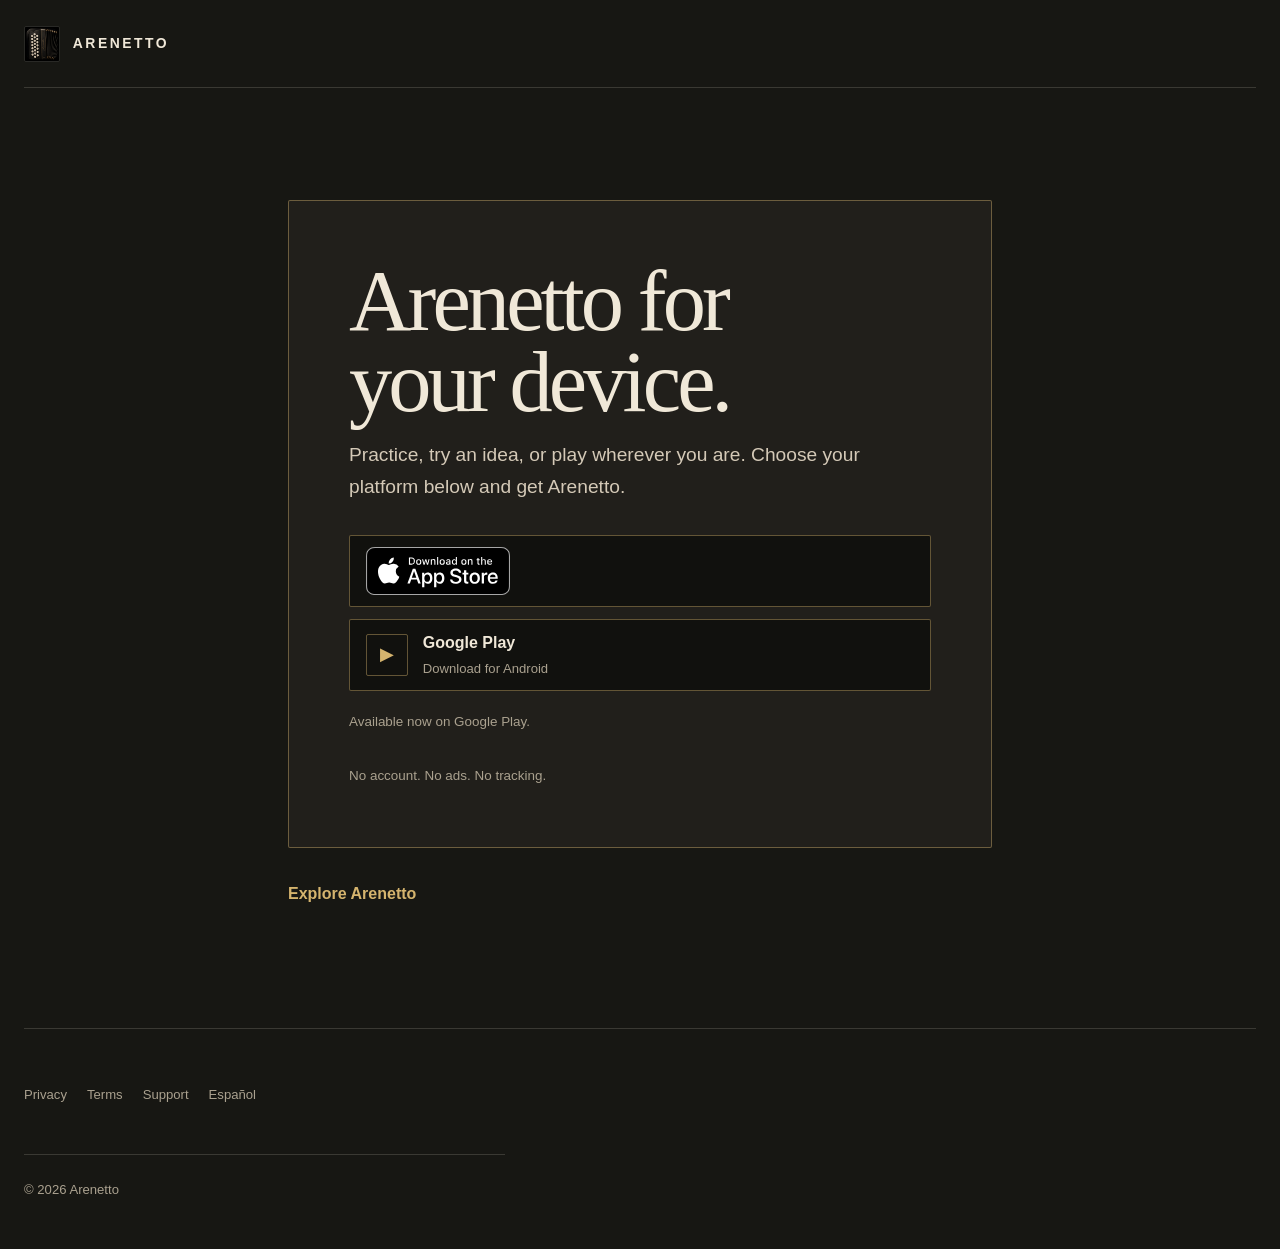
==== commit 18ab1aa6: "Refine Arenetto site around the instrument Replace self-awarded superlatives and uppercase micro-lab" ====
--- a/download/index.html
+++ b/download/index.html
@@ -6,7 +6,7 @@
     <meta name="referrer" content="strict-origin-when-cross-origin">
     <title>Download Arenetto</title>
     <meta name="description" content="Download Arenetto, a digital diatonic accordion with multiple sounds, tunings, and registers for iPhone, iPad, and Android.">
-    <meta name="theme-color" content="#090a0b">
+    <meta name="theme-color" content="#171713">
     <meta property="og:type" content="website">
     <meta property="og:title" content="Download Arenetto">
     <meta property="og:description" content="A digital diatonic accordion with multiple sounds, tunings, and registers for practicing and playing on iPhone, iPad, and Android.">
@@ -23,7 +23,7 @@
     <link rel="alternate" hreflang="es" href="https://arenetto.app/es/download/">
     <link rel="alternate" hreflang="x-default" href="https://arenetto.app/download/">
     <link rel="icon" href="../assets/images/app-icon.png" type="image/png">
-    <link rel="stylesheet" href="../assets/site.css?v=20260922-1">
+    <link rel="stylesheet" href="../assets/site.css?v=20260922-2">
     <script src="../assets/download.js?v=20260811-1"></script>
   </head>
   <body>
@@ -37,7 +37,6 @@
 
     <main class="download-page" id="main-content">
       <div class="download-panel">
-        <p class="eyebrow">Download Arenetto</p>
         <h1>Arenetto for your device.</h1>
         <p class="download-intro">Practice, try an idea, or play wherever you are. Choose your platform below and get Arenetto.</p>
         <p class="download-status" data-embedded-browser-note role="status" hidden>Tap the store button below. If it does not open, use the menu above and choose Open in Browser.</p>
@@ -56,7 +55,7 @@
         <p class="download-status" data-android-status role="status" aria-live="polite">Available now on Google Play.</p>
         <p class="download-fineprint">No account. No ads. No tracking.</p>
       </div>
-      <a class="download-back" href="../">Explore Arenetto <span aria-hidden="true">→</span></a>
+      <a class="download-back" href="../">Explore Arenetto</a>
     </main>
 
     <footer class="site-footer">
--- a/assets/site.css
+++ b/assets/site.css
@@ -1,19 +1,19 @@
 :root {
   color-scheme: dark;
-  --black: #08090a;
-  --black-deep: #040506;
-  --graphite: #101214;
-  --graphite-raised: #17191b;
-  --graphite-soft: #202225;
-  --ivory: #f1eadf;
-  --ivory-soft: #c9c1b5;
-  --muted: #928e87;
-  --brass: #c69746;
-  --brass-light: #e0b767;
-  --brass-dark: #69502b;
-  --line: rgba(241, 234, 223, 0.13);
-  --line-brass: rgba(198, 151, 70, 0.42);
-  --focus: #f2c878;
+  --black: #171713;
+  --black-deep: #11110e;
+  --graphite: #211f1b;
+  --graphite-raised: #2a2822;
+  --graphite-soft: #353229;
+  --ivory: #f0e8d8;
+  --ivory-soft: #d4c9b7;
+  --muted: #aaa18f;
+  --brass: #b99250;
+  --brass-light: #d5b46e;
+  --brass-dark: #725a32;
+  --line: rgba(240, 232, 216, 0.16);
+  --line-brass: rgba(213, 180, 110, 0.42);
+  --focus: #efd083;
   --content-width: 80rem;
   --reading-width: 48rem;
   --display: "Iowan Old Style", "Palatino Linotype", "Book Antiqua", Palatino, Georgia, serif;
@@ -148,21 +148,11 @@
 main { padding-bottom: clamp(5rem, 10vw, 9rem); }
 
 .eyebrow {
-  display: flex;
-  align-items: center;
-  gap: 0.75rem;
-  margin: 0 0 1.2rem;
+  margin: 0 0 0.8rem;
   color: var(--brass-light);
-  font-size: 0.68rem;
-  font-weight: 760;
-  letter-spacing: 0.2em;
-  text-transform: uppercase;
-}
-
-.eyebrow span {
-  width: 2.25rem;
-  height: 1px;
-  background: var(--brass);
+  font-size: 0.86rem;
+  font-weight: 650;
+  letter-spacing: 0.01em;
 }
 
 h1,
@@ -180,9 +170,9 @@
 }
 
 h1 {
-  max-width: 11ch;
-  margin: 0 auto 1.6rem;
-  font-size: clamp(3.8rem, 8.8vw, 7.8rem);
+  max-width: 13ch;
+  margin: 0 0 1.25rem;
+  font-size: clamp(3.2rem, 5.4vw, 5.25rem);
   line-height: 0.94;
 }
 
@@ -203,22 +193,24 @@
 p { max-width: 66ch; }
 
 .hero {
-  padding-block: clamp(5.5rem, 10vw, 9rem) 0;
-  text-align: center;
+  display: grid;
+  grid-template-columns: minmax(0, 0.9fr) minmax(0, 1.1fr);
+  grid-template-areas: "copy demo";
+  gap: clamp(2rem, 4vw, 4rem);
+  align-items: center;
+  padding-block: clamp(3.5rem, 6vw, 5.5rem) 0;
+  text-align: left;
 }
 
 .hero-copy {
-  position: relative;
-  z-index: 2;
-  max-width: 60rem;
-  margin-inline: auto;
-}
-
-.hero .eyebrow { justify-content: center; }
+  grid-area: copy;
+  max-width: 39rem;
+  margin: 0;
+}
 
 .lead {
-  max-width: 46rem;
-  margin: 0 auto;
+  max-width: 38rem;
+  margin: 0;
   color: var(--ivory-soft);
   font-size: clamp(1.08rem, 2vw, 1.35rem);
   line-height: 1.65;
@@ -227,7 +219,7 @@
 .hero-actions {
   display: flex;
   flex-wrap: wrap;
-  justify-content: center;
+  justify-content: flex-start;
   gap: 0.75rem;
   margin-top: 2.1rem;
 }
@@ -267,20 +259,19 @@
 }
 
 .hero-note {
-  margin: 1.2rem auto 0;
+  margin: 1.2rem 0 0;
   color: var(--muted);
   font-size: 0.78rem;
-  letter-spacing: 0.04em;
 }
 
 .hero-instrument {
   position: relative;
-  z-index: 1;
-  margin: clamp(4rem, 8vw, 7rem) 0 0;
-  padding: clamp(0.35rem, 0.9vw, 0.65rem);
+  grid-area: demo;
+  margin: 0;
+  padding: 0.38rem;
   border: 1px solid var(--line-brass);
   border-radius: 2px;
-  background: #020303;
+  background: var(--black-deep);
   text-align: left;
 }
 
@@ -313,7 +304,7 @@
   padding: 0.45rem 0.72rem;
   border: 1px solid rgba(241, 234, 223, 0.24);
   border-radius: 2px;
-  background: rgba(4, 5, 6, 0.78);
+  background: rgba(17, 17, 14, 0.88);
   color: var(--ivory);
   cursor: pointer;
   font: inherit;
@@ -323,7 +314,7 @@
 
 .video-sound-toggle:hover {
   border-color: var(--brass-light);
-  background: rgba(4, 5, 6, 0.92);
+  background: rgba(17, 17, 14, 0.96);
 }
 
 .video-sound-toggle:focus-visible,
@@ -340,65 +331,12 @@
   line-height: 1;
 }
 
-.hero-demo figcaption {
-  display: flex;
-  align-items: center;
-  justify-content: space-between;
-  gap: 0.8rem 1.5rem;
-  flex-wrap: wrap;
-}
-
-.video-live-label {
-  display: inline-flex;
-  align-items: center;
-  gap: 0.42rem;
-  color: var(--brass-light);
-}
-
-.video-live-label > span {
-  width: 0.42rem;
-  height: 0.42rem;
-  border-radius: 50%;
-  background: var(--brass-light);
-}
 
 figcaption {
-  padding: 0.85rem 0.35rem 0.2rem;
-  color: var(--muted);
-  font-size: 0.72rem;
-  letter-spacing: 0.09em;
-  text-transform: uppercase;
-}
-
-.instrument-facts {
-  display: grid;
-  grid-template-columns: repeat(3, 1fr);
-  margin: 0;
-  border-right: 1px solid var(--line);
-  border-bottom: 1px solid var(--line);
-  border-left: 1px solid var(--line);
-}
-
-.instrument-facts > div {
-  padding: clamp(1.25rem, 3vw, 2.25rem);
-}
-
-.instrument-facts > div + div { border-left: 1px solid var(--line); }
-
-.instrument-facts dt {
-  color: var(--ivory);
-  font-family: var(--display);
-  font-size: clamp(1.75rem, 4vw, 3rem);
-  line-height: 1;
-}
-
-.instrument-facts dd {
-  margin: 0.45rem 0 0;
-  color: var(--muted);
-  font-size: 0.68rem;
-  font-weight: 700;
-  letter-spacing: 0.16em;
-  text-transform: uppercase;
+  padding: 0.8rem 0.3rem 0.2rem;
+  color: var(--ivory-soft);
+  font-size: 0.82rem;
+  line-height: 1.4;
 }
 
 .play-section,
@@ -407,15 +345,14 @@
 .privacy-strip,
 .download-cta {
   padding-block: clamp(6rem, 11vw, 10rem);
-  border-top: 1px solid var(--line);
 }
 
 .play-section {
-  display: grid;
-  grid-template-columns: minmax(0, 0.82fr) minmax(28rem, 1.18fr);
-  gap: clamp(4rem, 10vw, 9rem);
-  align-items: start;
   margin-top: clamp(6rem, 11vw, 10rem);
+}
+
+.play-section > .section-intro {
+  max-width: 50rem;
 }
 
 .section-intro > p:last-child {
@@ -424,75 +361,32 @@
   font-size: 1.04rem;
 }
 
-.play-list {
-  border-top: 1px solid var(--line);
-}
-
-.play-list article {
-  display: grid;
-  grid-template-columns: 3rem minmax(0, 1fr);
-  gap: clamp(1.1rem, 3vw, 2.5rem);
-  padding-block: clamp(1.75rem, 4vw, 2.6rem);
-  border-bottom: 1px solid var(--line);
-}
-
-.play-list p {
-  margin: 0;
-  color: var(--muted);
-}
-
-.play-number {
-  padding-top: 0.15rem;
-  color: var(--brass);
-  font-family: ui-monospace, SFMono-Regular, Menlo, monospace;
-  font-size: 0.7rem;
-}
-
 .feature-demo-block {
-  grid-column: 1 / -1;
-  margin-top: clamp(4rem, 8vw, 7rem);
-  padding-top: clamp(3.5rem, 7vw, 6rem);
-  border-top: 1px solid var(--line);
-}
-
-.feature-demo-intro {
-  max-width: 42rem;
-  margin-bottom: clamp(2rem, 5vw, 3.5rem);
-}
-
-.feature-demo-intro h3 {
-  margin-bottom: 1rem;
-  color: var(--ivory);
-  font-family: var(--display);
-  font-size: clamp(2rem, 4vw, 3.4rem);
-  font-weight: 500;
-  letter-spacing: -0.045em;
-  line-height: 1;
+  margin-top: clamp(2rem, 4vw, 3rem);
 }
 
 .feature-demos {
   display: grid;
   grid-template-columns: minmax(0, 1fr);
-  border-top: 1px solid var(--line);
 }
 
 .feature-demo {
   display: grid;
   min-width: 0;
-  grid-template-columns: minmax(14rem, 1fr) minmax(11rem, 0.76fr) minmax(14rem, 1fr);
-  grid-template-areas: "heading visual copy";
-  gap: clamp(1.25rem, 3vw, 3rem);
-  align-items: center;
-  padding-block: 1.4rem;
-  border-bottom: 1px solid var(--line);
+  grid-template-columns: minmax(0, 1fr) minmax(14rem, 0.9fr);
+  grid-template-areas: "heading visual" "copy visual";
+  gap: 0.5rem clamp(2rem, 7vw, 7rem);
+  align-items: center;
+  padding-block: clamp(2rem, 5vw, 3.5rem);
+}
+
+.feature-demo:nth-child(even) {
+  grid-template-areas: "visual heading" "visual copy";
 }
 
 .feature-demo-heading {
   grid-area: heading;
-  display: grid;
-  grid-template-columns: 2rem minmax(0, 1fr);
-  gap: 0.7rem;
-  align-items: start;
+  display: block;
 }
 
 .feature-demo-heading h3 {
@@ -503,12 +397,10 @@
 .feature-demo-visual {
   grid-area: visual;
   display: grid;
-  min-height: 9rem;
+  min-height: 11rem;
   place-items: center;
   overflow: hidden;
-  border: 1px solid rgba(198, 151, 70, 0.2);
-  border-radius: 2px;
-  background: var(--black-deep);
+  background: transparent;
 }
 
 .feature-demo-copy {
@@ -537,16 +429,14 @@
   background: #d7cdbb;
 }
 
-.feature-demo.is-playing .demo-button-active {
-  animation: demo-chord-press 2.8s ease-in-out infinite;
-}
+.feature-demo.is-playing .demo-button-active { animation: demo-chord-press 760ms ease-in-out 1; }
 
 .demo-bellows {
   position: relative;
   align-content: center;
   gap: 0.8rem;
-  padding: 1.25rem;
-  background: var(--black-deep);
+  padding: 1rem 0;
+  background: transparent;
 }
 
 .demo-bellows-labels,
@@ -558,10 +448,8 @@
 
 .demo-bellows-labels {
   color: var(--muted);
-  font-size: 0.62rem;
-  font-weight: 760;
-  letter-spacing: 0.17em;
-  text-transform: uppercase;
+  font-size: 0.82rem;
+  font-weight: 650;
 }
 
 .demo-bellows-track {
@@ -576,9 +464,7 @@
   transform-origin: center;
 }
 
-.feature-demo.is-playing .demo-bellows-track span {
-  animation: demo-bellows-pull 2.8s ease-in-out infinite;
-}
+.feature-demo.is-playing .demo-bellows-track span { animation: demo-bellows-pull 760ms ease-in-out 1; }
 
 .feature-demo.is-playing .demo-bellows-track span:nth-child(2) { animation-delay: 70ms; }
 .feature-demo.is-playing .demo-bellows-track span:nth-child(3) { animation-delay: 140ms; }
@@ -596,8 +482,8 @@
 .demo-register {
   align-content: center;
   gap: 1rem;
-  padding: 1.25rem;
-  background: var(--black-deep);
+  padding: 1rem 0;
+  background: transparent;
 }
 
 .demo-register-strip {
@@ -630,18 +516,14 @@
   content: "";
 }
 
-.feature-demo.is-playing .demo-register-strip::after {
-  animation: demo-register-change 2.8s ease-in-out infinite;
-}
+.feature-demo.is-playing .demo-register-strip::after { animation: demo-register-change 900ms ease-in-out 1; }
 
 .demo-register-name {
   display: flex;
   align-items: baseline;
   gap: 0.55rem;
   color: var(--muted);
-  font-size: 0.7rem;
-  letter-spacing: 0.12em;
-  text-transform: uppercase;
+  font-size: 0.82rem;
 }
 
 .demo-register-name strong {
@@ -742,7 +624,7 @@
   padding: 0.65rem 0.8rem 0.65rem 1rem;
   border: 1px solid var(--line);
   border-radius: 2px;
-  background: rgba(4, 5, 6, 0.45);
+  background: rgba(17, 17, 14, 0.45);
   color: var(--ivory);
   cursor: pointer;
   font: inherit;
@@ -766,10 +648,8 @@
 
 .tuning-option small {
   color: var(--muted);
-  font-size: 0.64rem;
-  font-weight: 760;
-  letter-spacing: 0.13em;
-  text-transform: uppercase;
+  font-size: 0.78rem;
+  font-weight: 600;
 }
 
 .tuning-option.is-selected small { color: var(--brass-light); }
@@ -789,20 +669,8 @@
   overflow: hidden;
   border: 1px solid rgba(198, 151, 70, 0.46);
   border-radius: 2px;
-  background: #050607;
-}
-
-.tuning-preview::before,
-.tuning-preview::after {
-  position: absolute;
-  width: 3.5rem;
-  height: 1px;
-  background: var(--brass-dark);
-  content: "";
-}
-
-.tuning-preview::before { top: 1rem; left: 1rem; }
-.tuning-preview::after { right: 1rem; bottom: 1rem; }
+  background: var(--black-deep);
+}
 
 .preview-header,
 .preview-footer {
@@ -811,10 +679,9 @@
   justify-content: space-between;
   gap: 1rem;
   color: var(--muted);
-  font-size: 0.62rem;
-  font-weight: 760;
-  letter-spacing: 0.14em;
-  text-transform: uppercase;
+  font-size: 0.78rem;
+  font-weight: 600;
+  letter-spacing: 0.01em;
 }
 
 .preview-header strong {
@@ -939,7 +806,7 @@
   background: var(--graphite);
 }
 
-.music-panel h2 { max-width: 9ch; }
+.music-panel h2 { max-width: 16ch; }
 
 .music-panel p:last-child {
   margin-bottom: 0;
@@ -973,12 +840,10 @@
   padding: 0.45rem 0.55rem;
   border: 1px solid var(--line);
   border-radius: 2px;
-  background: rgba(4, 5, 6, 0.94);
+  background: rgba(17, 17, 14, 0.96);
   color: var(--ivory-soft);
-  font-size: 0.62rem;
-  font-weight: 700;
-  letter-spacing: 0.12em;
-  text-transform: uppercase;
+  font-size: 0.76rem;
+  font-weight: 600;
 }
 
 .privacy-strip {
@@ -1011,17 +876,6 @@
   display: grid;
   justify-items: center;
   text-align: center;
-}
-
-.download-cta > img {
-  margin-bottom: 2rem;
-  border: 1px solid rgba(255, 255, 255, 0.1);
-  border-radius: 4px;
-}
-
-.download-cta .eyebrow {
-  display: block;
-  margin-bottom: 1.2rem;
 }
 
 .download-cta h2 { max-width: 10ch; }
@@ -1212,7 +1066,7 @@
   padding: 0.65rem 1rem;
   border: 1px solid var(--line-brass);
   border-radius: 2px;
-  background: #090a0b;
+  background: var(--black-deep);
   color: var(--ivory);
   text-decoration: none;
 }
@@ -1256,7 +1110,7 @@
 }
 
 .store-button.is-disabled:hover {
-  background: #090a0b;
+  background: var(--black-deep);
   color: var(--ivory);
 }
 
@@ -1281,11 +1135,6 @@
 }
 
 @media (max-width: 64rem) {
-  .play-section {
-    grid-template-columns: 1fr;
-    gap: 3.5rem;
-  }
-
   .section-intro { max-width: 46rem; }
 
   .section-intro-wide,
@@ -1296,10 +1145,6 @@
 
   .tuning-demo { grid-template-columns: 1fr 1.25fr; }
 
-  .feature-demo {
-    grid-template-columns: minmax(11rem, 0.85fr) minmax(9rem, 0.7fr) minmax(12rem, 1fr);
-    gap: 1.25rem;
-  }
 }
 
 @media (max-width: 48rem) {
@@ -1317,26 +1162,16 @@
 
   .site-nav li:not(:last-child) { display: none; }
 
-  .hero { padding-top: 4.75rem; }
-
-  h1 { font-size: clamp(3.4rem, 15vw, 5.6rem); }
-
-  .hero .eyebrow {
-    gap: 0.5rem;
-    font-size: 0.58rem;
-    letter-spacing: 0.14em;
+  .hero {
+    grid-template-columns: minmax(0, 1fr);
+    grid-template-areas: "copy" "demo";
+    gap: 0;
+    padding-top: 3.25rem;
   }
 
-  .hero .eyebrow span { width: 1.4rem; }
-
-  .hero-instrument { margin-top: 3.75rem; }
-
-  .instrument-facts dt { font-size: clamp(1.55rem, 7vw, 2.4rem); }
-
-  .instrument-facts dd {
-    font-size: 0.58rem;
-    letter-spacing: 0.1em;
-  }
+  h1 { font-size: clamp(3.1rem, 12vw, 5.5rem); }
+
+  .hero-instrument { margin-top: 2.75rem; }
 
   .setup-gallery,
   .music-panel,
@@ -1344,7 +1179,8 @@
     grid-template-columns: 1fr;
   }
 
-  .feature-demo {
+  .feature-demo,
+  .feature-demo:nth-child(even) {
     grid-template-columns: minmax(0, 1fr);
     grid-template-areas: "heading" "visual" "copy";
     gap: 0.75rem;
@@ -1386,14 +1222,15 @@
   .brand { font-size: 0.78rem; }
   .brand img { width: 34px; height: 34px; }
   .hero-actions .button { width: 100%; }
-  .instrument-facts > div { padding-inline: 0.75rem; }
-  .play-list article { grid-template-columns: 2rem minmax(0, 1fr); }
 }
 
 @media (orientation: landscape) and (max-height: 32rem) and (max-width: 58rem) {
   .site-header { min-height: 4rem; }
 
   .hero {
+    grid-template-columns: minmax(0, 1fr) minmax(0, 1.1fr);
+    grid-template-areas: "copy demo";
+    gap: 1.5rem;
     padding-top: 2rem;
     text-align: left;
   }
@@ -1403,13 +1240,12 @@
     margin: 0;
   }
 
-  .hero .eyebrow,
   .hero-actions { justify-content: flex-start; }
 
   h1 {
-    max-width: 13ch;
+    max-width: 10ch;
     margin: 0 0 0.8rem;
-    font-size: clamp(2.8rem, 9vw, 4.4rem);
+    font-size: clamp(2.25rem, 6vw, 3.5rem);
   }
 
   .lead {
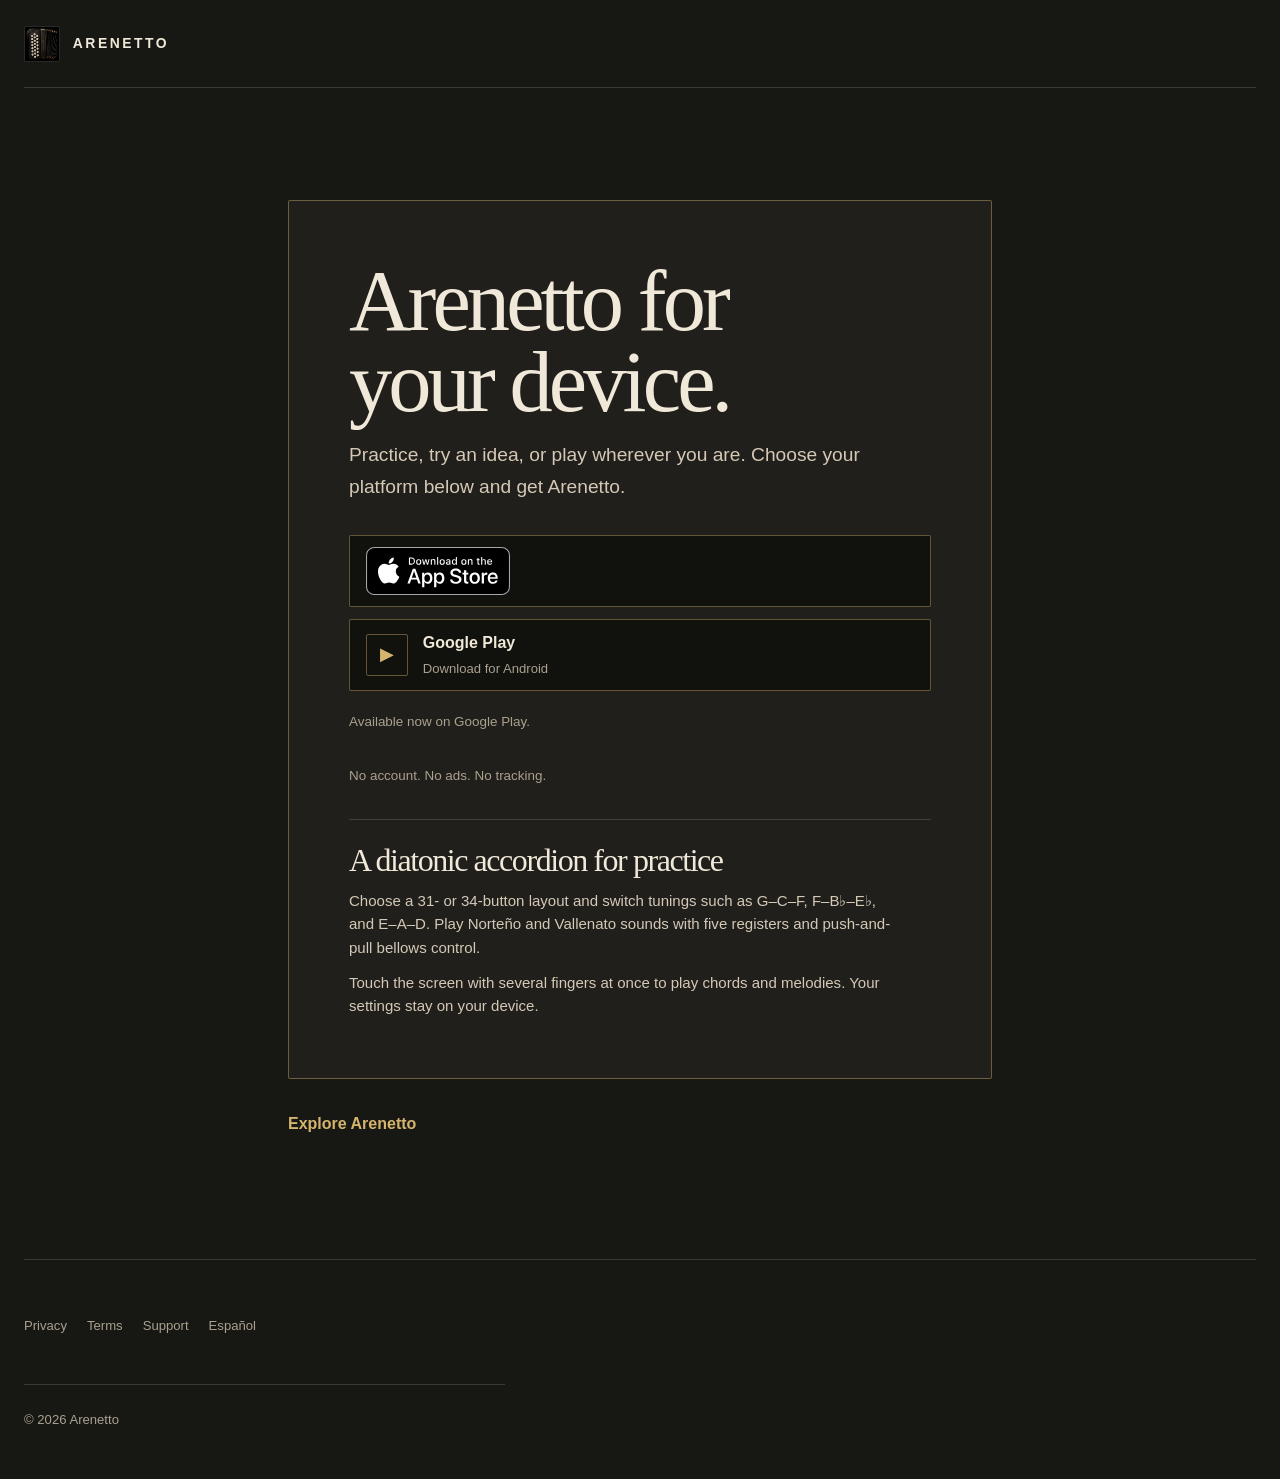
==== commit 3f269815: "Address OpenSEO download-page findings Add concise English and Spanish copy describing layouts, tuni" ====
--- a/download/index.html
+++ b/download/index.html
@@ -23,7 +23,7 @@
     <link rel="alternate" hreflang="es" href="https://arenetto.app/es/download/">
     <link rel="alternate" hreflang="x-default" href="https://arenetto.app/download/">
     <link rel="icon" href="../assets/images/app-icon.png" type="image/png">
-    <link rel="stylesheet" href="../assets/site.css?v=20260922-2">
+    <link rel="stylesheet" href="../assets/site.css?v=20260923-1">
     <script src="../assets/download.js?v=20260811-1"></script>
   </head>
   <body>
@@ -54,6 +54,11 @@
         </div>
         <p class="download-status" data-android-status role="status" aria-live="polite">Available now on Google Play.</p>
         <p class="download-fineprint">No account. No ads. No tracking.</p>
+        <section class="download-details" aria-labelledby="download-details-title">
+          <h2 id="download-details-title">A diatonic accordion for practice</h2>
+          <p>Choose a 31- or 34-button layout and switch tunings such as G–C–F, F–B♭–E♭, and E–A–D. Play Norteño and Vallenato sounds with five registers and push-and-pull bellows control.</p>
+          <p>Touch the screen with several fingers at once to play chords and melodies. Your settings stay on your device.</p>
+        </section>
       </div>
       <a class="download-back" href="../">Explore Arenetto</a>
     </main>
--- a/assets/site.css
+++ b/assets/site.css
@@ -1125,6 +1125,26 @@
 .download-status { margin: 1.25rem 0 0; }
 .download-fineprint { margin: 2rem 0 0; }
 
+.download-details {
+  max-width: 38rem;
+  margin-top: 2rem;
+  padding-top: 1.4rem;
+  border-top: 1px solid var(--line);
+  color: var(--ivory-soft);
+  font-size: 0.94rem;
+  line-height: 1.55;
+}
+
+.download-details h2 {
+  max-width: none;
+  margin: 0 0 0.7rem;
+  font-size: clamp(1.5rem, 3vw, 2rem);
+  line-height: 1.1;
+}
+
+.download-details p { margin: 0; }
+.download-details p + p { margin-top: 0.75rem; }
+
 .download-back {
   display: inline-flex;
   align-items: center;
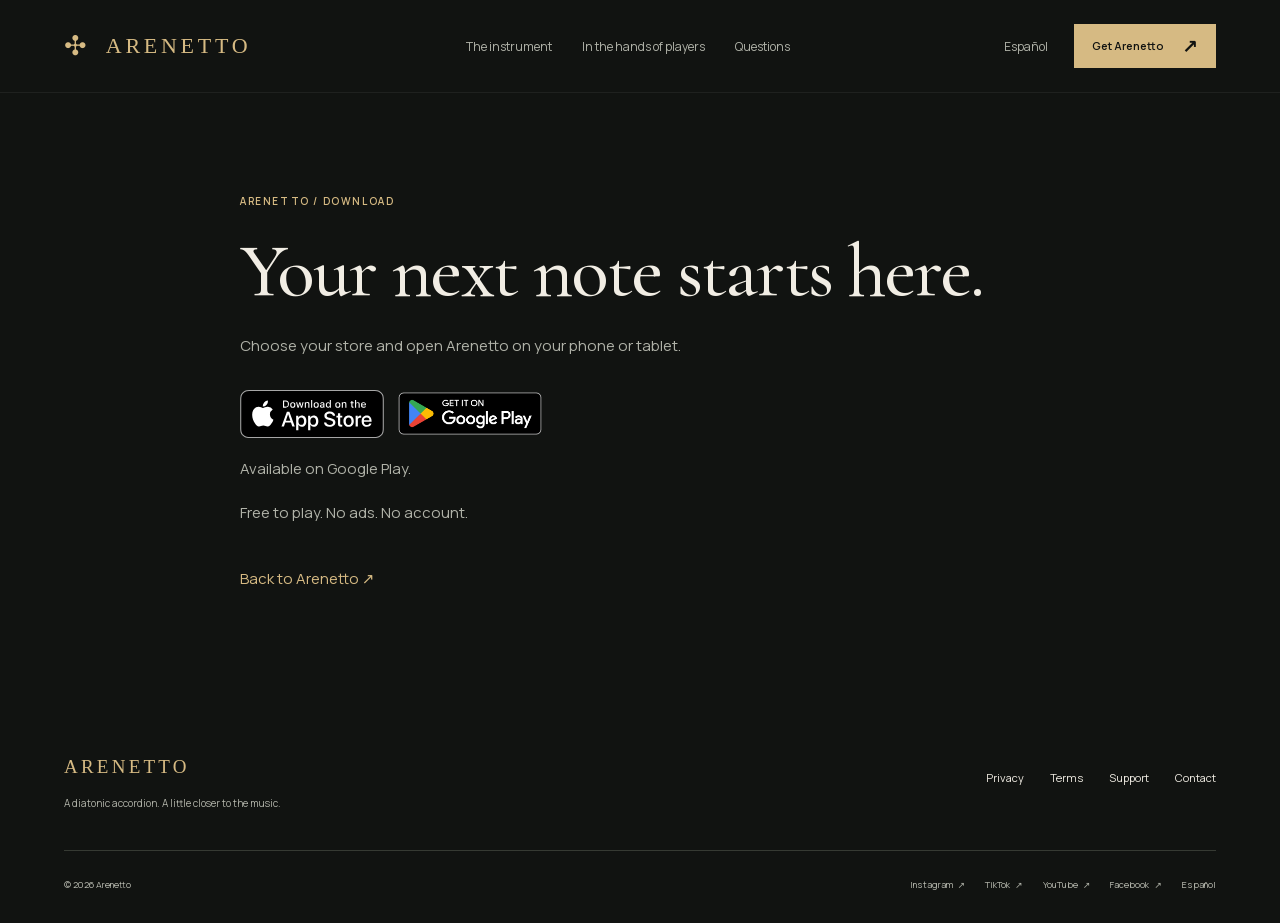
==== commit e245f3bb: "Rebuild Arenetto site as a premium bilingual instrument showcase Replace the old presentation with a" ====
--- a/download/index.html
+++ b/download/index.html
@@ -1,76 +1,5 @@
 <!doctype html>
-<html lang="en" data-download-source="download" data-ios-url="https://apps.apple.com/us/app/arenetto/id6791795300" data-android-url="https://play.google.com/store/apps/details?id=com.tomasarenas.arenetto" data-android-available="true">
-  <head>
-    <meta charset="utf-8">
-    <meta name="viewport" content="width=device-width, initial-scale=1, viewport-fit=cover">
-    <meta name="referrer" content="strict-origin-when-cross-origin">
-    <title>Download Arenetto</title>
-    <meta name="description" content="Download Arenetto, a digital diatonic accordion with multiple sounds, tunings, and registers for iPhone, iPad, and Android.">
-    <meta name="theme-color" content="#171713">
-    <meta property="og:type" content="website">
-    <meta property="og:title" content="Download Arenetto">
-    <meta property="og:description" content="A digital diatonic accordion with multiple sounds, tunings, and registers for practicing and playing on iPhone, iPad, and Android.">
-    <meta property="og:url" content="https://arenetto.app/download/">
-    <meta property="og:image" content="https://arenetto.app/assets/images/instrument-34.jpg">
-    <meta property="og:image:alt" content="Arenetto digital diatonic accordion with 34 buttons">
-    <meta name="twitter:card" content="summary_large_image">
-    <meta name="twitter:title" content="Download Arenetto">
-    <meta name="twitter:description" content="A digital diatonic accordion with multiple sounds, tunings, and registers for practicing and playing on iPhone, iPad, and Android.">
-    <meta name="twitter:image" content="https://arenetto.app/assets/images/instrument-34.jpg">
-    <meta name="apple-itunes-app" content="app-id=6791795300">
-    <link rel="canonical" href="https://arenetto.app/download/">
-    <link rel="alternate" hreflang="en" href="https://arenetto.app/download/">
-    <link rel="alternate" hreflang="es" href="https://arenetto.app/es/download/">
-    <link rel="alternate" hreflang="x-default" href="https://arenetto.app/download/">
-    <link rel="icon" href="../assets/images/app-icon.png" type="image/png">
-    <link rel="stylesheet" href="../assets/site.css?v=20260923-1">
-    <script src="../assets/download.js?v=20260811-1"></script>
-  </head>
-  <body>
-    <a class="skip-link" href="#main-content">Skip to content</a>
-    <header class="site-header">
-      <a class="brand" href="../" aria-label="Arenetto home">
-        <img src="../assets/images/app-icon.png" width="36" height="36" alt="">
-        <span>ARENETTO</span>
-      </a>
-    </header>
-
-    <main class="download-page" id="main-content">
-      <div class="download-panel">
-        <h1>Arenetto for your device.</h1>
-        <p class="download-intro">Practice, try an idea, or play wherever you are. Choose your platform below and get Arenetto.</p>
-        <p class="download-status" data-embedded-browser-note role="status" hidden>Tap the store button below. If it does not open, use the menu above and choose Open in Browser.</p>
-        <div class="download-actions" aria-label="Download options">
-          <a class="store-button" data-store="ios" href="https://apps.apple.com/us/app/arenetto/id6791795300" aria-label="Download Arenetto from the App Store">
-            <img src="../assets/images/app-store-badge.svg" width="180" height="60" alt="Download on the App Store">
-          </a>
-          <a class="store-button store-button-android" data-store="android" href="https://play.google.com/store/apps/details?id=com.tomasarenas.arenetto" aria-label="Download Arenetto from Google Play">
-            <span class="store-button-mark" aria-hidden="true">▶</span>
-            <span class="store-button-copy">
-              <strong>Google Play</strong>
-              <small data-android-caption>Download for Android</small>
-            </span>
-          </a>
-        </div>
-        <p class="download-status" data-android-status role="status" aria-live="polite">Available now on Google Play.</p>
-        <p class="download-fineprint">No account. No ads. No tracking.</p>
-        <section class="download-details" aria-labelledby="download-details-title">
-          <h2 id="download-details-title">A diatonic accordion for practice</h2>
-          <p>Choose a 31- or 34-button layout and switch tunings such as G–C–F, F–B♭–E♭, and E–A–D. Play Norteño and Vallenato sounds with five registers and push-and-pull bellows control.</p>
-          <p>Touch the screen with several fingers at once to play chords and melodies. Your settings stay on your device.</p>
-        </section>
-      </div>
-      <a class="download-back" href="../">Explore Arenetto</a>
-    </main>
-
-    <footer class="site-footer">
-      <nav aria-label="Footer navigation">
-        <a href="../privacy/">Privacy</a>
-        <a href="../terms/">Terms</a>
-        <a href="../support/">Support</a>
-        <a href="../es/download/" lang="es">Español</a>
-      </nav>
-      <p class="copyright">© 2026 Arenetto</p>
-    </footer>
-  </body>
+<html lang="en" data-download-source="download" data-android-available="true" data-ios-url="https://apps.apple.com/us/app/arenetto/id6791795300" data-android-url="https://play.google.com/store/apps/details?id=com.tomasarenas.arenetto" data-android-available-caption="Get Arenetto on Google Play" data-android-available-status="Available on Google Play." data-android-aria-label="Get Arenetto on Google Play">
+<head><meta charset="utf-8"><meta name="viewport" content="width=device-width, initial-scale=1"><meta name="theme-color" content="#111311"><title>Arenetto — Get Arenetto</title><meta name="description" content="Play Norteño and Vallenato on your phone or tablet. A premium diatonic accordion with 28, 31 or 34 buttons, tunings and push/pull control. Free. No ads."><meta name="apple-itunes-app" content="app-id=6791795300"><link rel="canonical" href="https://arenetto.app/download/"><link rel="alternate" hreflang="en" href="https://arenetto.app/download/"><link rel="alternate" hreflang="es" href="https://arenetto.app/es/download/"><link rel="alternate" hreflang="x-default" href="https://arenetto.app/download/"><meta property="og:type" content="website"><meta property="og:title" content="Arenetto — Get Arenetto"><meta property="og:description" content="Play Norteño and Vallenato on your phone or tablet. A premium diatonic accordion with 28, 31 or 34 buttons, tunings and push/pull control. Free. No ads."><meta property="og:url" content="https://arenetto.app/download/"><meta property="og:image" content="https://arenetto.app/assets/images/phone-norteno.jpg"><meta name="twitter:card" content="summary_large_image"><meta name="twitter:title" content="Arenetto — Get Arenetto"><meta name="twitter:description" content="Play Norteño and Vallenato on your phone or tablet. A premium diatonic accordion with 28, 31 or 34 buttons, tunings and push/pull control. Free. No ads."><meta name="twitter:image" content="https://arenetto.app/assets/images/phone-norteno.jpg"><link rel="icon" href="/assets/images/app-icon.png"><link rel="preload" href="/assets/fonts/cormorant-regular.woff2" as="font" type="font/woff2" crossorigin><link rel="stylesheet" href="/assets/arenetto.css"></head>
+<body><a class="skip-link" href="#main-content">Skip to content</a><header class="site-header"><div class="container header-inner"><a class="wordmark" href="/" aria-label="Arenetto"><span class="brand-symbol" aria-hidden="true">✣</span> ARENETTO</a><nav class="main-nav" aria-label="Main navigation"><a href="/#instrument">The instrument</a><a href="/#sessions">In the hands of players</a><a href="/#questions">Questions</a></nav><div class="header-actions"><a class="language-link" href="/es/download/" lang="es">Español</a><a class="button button-small" href="/#download">Get Arenetto <span aria-hidden="true">↗</span></a></div></div></header><main class="standalone-download container" id="main-content"><p class="eyebrow">ARENETTO / DOWNLOAD</p><h1>Your next note starts here.</h1><p>Choose your store and open Arenetto on your phone or tablet.</p><div class="store-badges"><a data-store="ios" href="https://apps.apple.com/us/app/arenetto/id6791795300" aria-label="Download Arenetto on the App Store"><img src="/assets/images/app-store-badge.svg"  alt="Download Arenetto on the App Store" width="120" height="40" ></a><a data-store="android" href="https://play.google.com/store/apps/details?id=com.tomasarenas.arenetto" aria-label="Get Arenetto on Google Play"><img src="/assets/images/google-play-badge.png"  alt="Get Arenetto on Google Play" width="646" height="250" ></a></div><p data-android-status role="status" aria-live="polite">Available on Google Play.</p><p data-embedded-browser-note hidden>If your social app won’t open the store, use its menu to open this page in your browser.</p><p>Free to play. No ads. No account.</p><a class="text-link" href="/">Back to Arenetto <span aria-hidden="true">↗</span></a></main><footer class="site-footer"><div class="container footer-top"><div><a class="wordmark" href="/">ARENETTO</a><p>A diatonic accordion. A little closer to the music.</p></div><nav aria-label="Footer navigation"><a href="/privacy/">Privacy</a><a href="/terms/">Terms</a><a href="/support/">Support</a><a href="mailto:support@arenetto.app">Contact</a></nav></div><div class="container footer-bottom"><small>© 2026 Arenetto</small><div><a href="https://www.instagram.com/arenetto.accordion/" target="_blank" rel="noopener noreferrer">Instagram <span aria-hidden="true">↗</span></a><a href="https://www.tiktok.com/@arenetto.accordion" target="_blank" rel="noopener noreferrer">TikTok <span aria-hidden="true">↗</span></a><a href="https://www.youtube.com/@arenettoapp" target="_blank" rel="noopener noreferrer">YouTube <span aria-hidden="true">↗</span></a><a href="https://www.facebook.com/p/Arenetto-Accordion-61591586806487/" target="_blank" rel="noopener noreferrer">Facebook <span aria-hidden="true">↗</span></a><a href="/es/" lang="es">Español</a></div></div></footer><script src="../assets/download.js" defer></script></body>
 </html>
--- a/assets/arenetto.css
+++ b/assets/arenetto.css
@@ -0,0 +1,203 @@
+@font-face{font-family:Cormorant;src:url('/assets/fonts/cormorant-regular.woff2') format('woff2');font-style:normal;font-weight:500;font-display:swap}
+@font-face{font-family:Cormorant;src:url('/assets/fonts/cormorant-italic.woff2') format('woff2');font-style:italic;font-weight:500;font-display:swap}
+@font-face{font-family:Manrope;src:url('/assets/fonts/manrope.woff2') format('woff2');font-weight:400 600;font-display:swap}
+@font-face{font-family:Manrope;src:url('/assets/fonts/manrope-latin-ext.woff2') format('woff2');font-weight:400 600;font-display:swap;unicode-range:U+0100-02BA,U+02BD-02C5,U+02C7-02CC,U+02CE-02D7,U+02DD-02FF,U+0304,U+0308,U+0329,U+1D00-1DBF,U+1E00-1E9F,U+1EF2-1EFF,U+2020,U+20A0-20AB,U+20AD-20C0,U+2113,U+2C60-2C7F,U+A720-A7FF}
+
+:root{--ink:#111311;--surface:#191c19;--paper:#f1ede4;--paper-muted:#e8e2d6;--gold:#d6ba83;--muted:#b0b2a8;--line:#363a33;--display:Cormorant,Georgia,serif;--body:Manrope,system-ui,sans-serif;--gutter:clamp(22px,5vw,84px);color-scheme:dark}
+*{box-sizing:border-box}
+html{scroll-behavior:smooth;scroll-padding-top:90px}
+body{margin:0;background:var(--ink);color:var(--paper);font:400 15px/1.75 var(--body);-webkit-font-smoothing:antialiased}
+button,input,select{font:inherit}
+button,a{-webkit-tap-highlight-color:transparent}
+a{color:inherit;text-decoration:none}
+button{color:inherit;cursor:pointer}
+button:disabled{cursor:default}
+img{display:block;max-width:100%;height:auto}
+svg{width:24px;height:24px;fill:currentColor;flex:none}
+figure,p,h1,h2,h3,blockquote{margin:0}
+h1,h2,h3{font-weight:500}
+ul{padding-left:22px}
+[hidden]{display:none!important}
+:focus-visible{outline:2px solid var(--gold);outline-offset:6px}
+::selection{background:var(--gold);color:var(--ink)}
+.container{max-width:1440px;width:calc(100% - var(--gutter)*2);margin-inline:auto}
+.section{padding-block:110px}
+.eyebrow{font-size:10px;line-height:1.6;letter-spacing:.16em;font-weight:600;color:var(--gold);text-transform:uppercase}
+h1,h2{font-family:var(--display);line-height:.97;letter-spacing:-.025em}
+h2{font-size:clamp(46px,4.7vw,74px)}
+h2 em,h1 em{font-weight:500;color:var(--gold)}
+.skip-link{position:fixed;top:8px;left:16px;z-index:100;padding:12px 20px;background:var(--paper);color:var(--ink);transform:translateY(-160%)}
+.skip-link:focus{transform:translateY(0)}
+.site-header{border-bottom:1px solid #ffffff0f;background:var(--ink);position:relative;z-index:10}
+.header-inner{min-height:92px;display:flex;align-items:center;justify-content:space-between;gap:32px}
+.wordmark{font-family:Georgia,serif;font-size:22px;letter-spacing:.17em;line-height:1;white-space:nowrap;color:var(--gold)}
+.brand-symbol{font-size:27px;vertical-align:-2px;margin-right:7px}
+.main-nav{display:flex;gap:30px;font-size:12px;color:var(--muted)}
+.main-nav a,.language-link,.site-footer a,.social-row a{transition:color .15s ease}
+.main-nav a:hover,.site-footer a:hover,.social-row a:hover{color:var(--gold)}
+.header-actions{display:flex;align-items:center;gap:26px}
+.language-link{font-size:12px;color:var(--muted)}
+.language-link:hover{color:var(--paper)}
+.button{display:inline-flex;align-items:center;justify-content:center;gap:20px;padding:16px 24px;background:var(--gold);color:var(--ink);font-size:13px;font-weight:600;border:1px solid transparent;transition:background .15s ease}
+.button:hover{background:#e4cfa5}
+.button-small{padding:10px 17px;min-height:44px;font-size:11px;gap:18px}
+.button span{font-size:19px;line-height:1}
+.hero{overflow:hidden;padding-top:78px;background:var(--ink)}
+.hero-grid{display:grid;grid-template-columns:1fr 1.35fr;align-items:center;gap:4%;min-height:450px}
+.hero-copy{position:relative;z-index:1;padding-bottom:26px}
+.hero h1{font-size:clamp(68px,6.65vw,104px);margin-top:29px;white-space:nowrap}
+.live-dot{display:inline-block;width:5px;height:5px;border-radius:50%;background:var(--gold);vertical-align:2px;margin-right:10px}
+.hero-intro{max-width:370px;color:var(--muted);margin-top:26px;font-size:15px;line-height:1.85}
+.store-badges{display:flex;align-items:center;gap:12px;margin-top:30px;flex-wrap:wrap}
+.store-badges a{display:block;border-radius:6px;transition:transform .15s ease;min-height:48px}
+.store-badges a:hover{transform:translateY(-2px)}
+.store-badges a[data-store='ios'] img{width:144px;height:48px}
+.store-badges a[data-store='android']{margin:-9px -8px}
+.store-badges a[data-store='android'] img{width:164px;height:63.5px;object-fit:contain}
+.hero-trust{font-size:10px;color:var(--muted);margin-top:14px;letter-spacing:.02em}
+.text-button{background:none;border:0;border-bottom:1px solid #d6ba8355;padding:0 0 8px;display:inline-flex;align-items:center;gap:9px;color:var(--gold);font-size:12px;min-height:44px;transition:border-color .15s ease}
+.text-button svg{width:15px;height:15px}
+.text-button:hover{border-color:var(--gold)}
+.hero-demo{margin-top:25px}
+.hero-demo>span{margin-left:16px}
+.hero-instrument{position:relative;padding-bottom:42px;align-self:center;min-width:0}
+.instrument-frame{border-radius:22px;padding:7px;background:#292c27;border:1px solid #666d5750;box-shadow:0 36px 65px #0007;transform:rotate(-3deg)}
+.instrument-frame img{width:100%;border-radius:16px}
+.hero-instrument figcaption{display:flex;align-items:center;gap:12px;font-size:9px;color:var(--muted);margin:35px 0 0 12px;position:relative;z-index:1}
+.caption-line{width:25px;height:1px;background:var(--gold);flex:none}
+.hero-script{position:absolute;right:5%;bottom:-21px;font-family:var(--display);font-size:72px;color:#d6ba8326;font-style:italic;transform:rotate(-7deg);pointer-events:none}
+.hero-facts{display:flex;align-items:center;gap:7%;border-top:1px solid var(--line);padding-block:27px;margin-top:62px}
+.hero-facts>div{display:flex;flex-direction:column}
+.hero-facts strong{font-size:15px;font-weight:600}
+.hero-facts span:not(.landscape-mark){font-size:10px;color:var(--muted);margin-top:3px}
+.landscape-mark{font-family:Georgia,serif;font-size:30px;color:var(--gold);margin-left:auto}
+.instrument-section{background:var(--paper);color:var(--ink);color-scheme:light}
+.instrument-section .eyebrow,.reviews-section .eyebrow{color:#806b42}
+.instrument-section h2 em,.reviews-section h2 em{color:#8b7249}
+.section-heading{display:flex;align-items:flex-end;justify-content:space-between;gap:8%;margin-bottom:45px}
+.section-heading h2{margin-top:18px}
+.section-heading>p{max-width:335px;color:var(--muted);font-size:13px;line-height:1.85;padding-bottom:4px}
+.instrument-section .section-heading>p,.reviews-section .section-heading>p{color:#686a60}
+.family-tabs{display:flex;gap:24px;border-bottom:1px solid #23251e24;margin-bottom:36px}
+.family-tab{border:0;border-bottom:2px solid transparent;background:none;color:#74756c;font-size:13px;min-height:48px;padding:8px 5px 15px;min-width:96px;text-align:left}
+.family-tab[aria-pressed='true']{border-bottom-color:#8b7249;color:var(--ink);font-weight:600}
+.family-tab:focus-visible{outline-color:#806b42}
+.family-panel{display:grid;grid-template-columns:1.55fr 1fr;align-items:center;gap:7%}
+.family-panel+.family-panel{margin-top:45px}
+.family-tabs:not([hidden])~.family-panel{margin-top:0}
+.family-visual{min-width:0}
+.family-visual img{border-radius:12px;border:5px solid #282923;box-shadow:0 14px 25px #14150f12;width:100%}
+figcaption{font-size:10px;color:var(--muted)}
+.family-visual figcaption{margin-top:14px;color:#757669}
+.section-number{font-size:9px;letter-spacing:.12em;color:#80704f;text-transform:uppercase}
+.family-copy h3{font-size:48px;font-family:var(--display);margin-top:13px}
+.family-copy p{color:#64675c;font-size:13px;line-height:1.9;margin-top:12px}
+.feature-list{list-style:none;padding:0;margin:22px 0 24px;font-size:11px}
+.feature-list li{padding:8px 0;border-bottom:1px solid #70736325;display:flex;align-items:center;gap:9px}
+.feature-list li::before{content:'+';color:#a48a55;line-height:1;font-size:14px}
+.family-copy .text-button{color:#7e653a;border-color:#7e653a55}
+.playing-section{padding-bottom:96px}
+.playing-grid{display:grid;grid-template-columns:repeat(3,1fr);gap:6%}
+.playing-grid article{border-top:1px solid var(--line);padding-top:24px}
+.step-number{font-family:var(--display);font-size:36px;line-height:1;color:var(--gold)}
+.playing-grid h3{font-size:17px;font-weight:600;line-height:1.5;margin-top:28px}
+.playing-grid p{font-size:13px;color:var(--muted);line-height:1.85;margin-top:12px}
+.tablet-section{background:var(--surface);padding-block:80px}
+.tablet-grid{display:grid;grid-template-columns:1fr 1.1fr;gap:9%;align-items:center}
+.tablet-copy h2{margin:20px 0 24px;font-size:clamp(46px,4.2vw,64px)}
+.tablet-copy>p:not(.eyebrow){color:var(--muted);font-size:13px;max-width:370px}
+.tablet-copy .feature-list{max-width:350px}
+.tablet-visual{max-width:550px;justify-self:center;min-width:0}
+.tablet-visual img{border-radius:17px;padding:5px;border:1px solid #76766180;background:#222520;box-shadow:0 20px 40px #0005}
+.tablet-visual figcaption{margin-top:16px;text-align:center}
+.sessions-section .section-heading>p{max-width:340px}
+.sessions-grid{display:grid;grid-template-columns:repeat(3,1fr);gap:26px}
+.session-card{min-width:0}
+.session-poster{display:block;position:relative;border:0;padding:0;width:100%;background:#262a22;overflow:hidden;border-radius:6px;aspect-ratio:4/5;text-align:left}
+.session-poster>img{width:100%;height:100%;object-fit:cover;transition:transform .4s ease;filter:brightness(.8)}
+.session-poster::after{content:'';position:absolute;inset:0;background:linear-gradient(transparent 35%,#10120e55)}
+.session-poster:hover>img{transform:scale(1.025);filter:brightness(.95)}
+.session-tag{position:absolute;top:18px;left:18px;z-index:1;font-size:9px;text-transform:uppercase;letter-spacing:.1em;background:#111311c9;border:1px solid #d6ba8340;padding:4px 10px;border-radius:2px}
+.play-circle{position:absolute;top:50%;left:50%;transform:translate(-50%,-50%);width:62px;height:62px;border-radius:50%;background:#f1ede4e8;color:var(--ink);display:grid;place-items:center;z-index:1;box-shadow:0 2px 30px #0005}
+.play-circle svg{width:23px;height:23px;margin-left:1px}
+.session-index{position:absolute;bottom:14px;left:18px;z-index:1;font-family:var(--display);font-size:30px;color:var(--paper)}
+.session-caption{display:flex;justify-content:space-between;gap:20px;align-items:center;padding:17px 2px 0}
+.session-caption h3{font-size:14px;font-weight:600}
+.session-caption p{font-size:10px;color:var(--muted);margin-top:3px}
+.session-caption>a{font-size:26px;color:var(--gold);min-width:40px;min-height:44px;display:grid;place-items:center}
+.social-row{margin-top:38px;padding-top:26px;border-top:1px solid var(--line);display:flex;justify-content:space-between;gap:24px;align-items:center;font-size:12px}
+.social-row>p{color:var(--muted)}
+.social-row>div{display:flex;flex-wrap:wrap;gap:10px 26px;white-space:nowrap}
+.social-row a{color:var(--gold);min-height:44px;display:inline-flex;align-items:center;gap:12px}
+.reviews-section{background:var(--paper);color:var(--ink);color-scheme:light}
+.reviews-grid{display:grid;grid-template-columns:1fr 1fr;gap:7%}
+.review{border-top:1px solid #23251e30;padding-top:27px;display:flex;flex-direction:column}
+.stars{font-size:12px;letter-spacing:3px;color:#8b7249}
+.review blockquote{font-family:var(--display);font-size:clamp(26px,2.5vw,36px);line-height:1.2;margin:23px 0 17px;max-width:440px}
+.review-translation{font-size:11px;color:#6b6c61;max-width:380px}
+.review-translation span{display:block;font-size:9px;margin-top:4px}
+.review figcaption{display:flex;align-items:center;justify-content:space-between;gap:20px;margin-top:auto;padding-top:23px;color:#6b6c61;font-size:10px}
+.review figcaption strong{font-weight:600;color:var(--ink)}
+.review figcaption a{min-height:44px;display:inline-flex;align-items:center;gap:5px}
+.review-disclaimer{font-size:9px;color:#77796d;margin-top:28px}
+.privacy-section{padding-block:68px;border-bottom:1px solid var(--line)}
+.privacy-section h2{font-size:clamp(32px,3.7vw,52px);text-align:center}
+.privacy-grid{display:grid;grid-template-columns:repeat(3,1fr);gap:40px;margin-top:45px;text-align:center}
+.privacy-icon{display:block;font-size:25px;color:var(--gold);margin-bottom:9px}
+.privacy-grid h3{font-size:13px;font-weight:600}
+.privacy-grid p{font-size:11px;color:var(--muted);margin-top:5px}
+.faq-grid{display:grid;grid-template-columns:1fr 1.3fr;gap:12%}
+.faq-section h2{margin-top:20px;font-size:clamp(46px,4.4vw,66px)}
+.faq-help{font-size:12px;color:var(--muted);margin-top:26px;line-height:2}
+.faq-help a{color:var(--gold);display:inline-block;min-height:44px}
+.faq-list details{border-bottom:1px solid var(--line)}
+.faq-list details:first-child{border-top:1px solid var(--line)}
+.faq-list summary{list-style:none;display:flex;justify-content:space-between;gap:24px;padding:23px 0;cursor:pointer;font-size:13px;line-height:1.5}
+.faq-list summary::-webkit-details-marker{display:none}
+.faq-list summary>span{font-size:20px;color:var(--gold);line-height:1}
+.faq-list details[open] summary>span{transform:rotate(45deg)}
+.faq-list details>p{font-size:12px;line-height:1.9;color:var(--muted);max-width:95%;padding-bottom:23px}
+.download-section{background:#20241e;text-align:center;position:relative;padding-block:92px;overflow:hidden}
+.download-section h2{margin-top:21px;font-size:clamp(62px,7vw,102px)}
+.download-section>.container>p:not(.eyebrow):not(.hero-trust){color:var(--muted);font-size:13px;margin-top:25px}
+.download-section .store-badges{justify-content:center}
+.site-footer{padding-block:45px 20px;background:var(--ink)}
+.footer-top{display:flex;justify-content:space-between;gap:35px;padding-bottom:37px;align-items:flex-start}
+.site-footer .wordmark{font-size:19px}
+.footer-top p{font-size:10px;color:var(--muted);margin-top:14px}
+.footer-top nav{display:flex;gap:26px;font-size:11px}
+.footer-top nav a{min-height:44px;display:flex;align-items:center}
+.footer-bottom{border-top:1px solid var(--line);padding-top:16px;display:flex;justify-content:space-between;align-items:center;gap:20px;color:var(--muted);font-size:9px}
+.footer-bottom small{font-size:9px}
+.footer-bottom>div{display:flex;gap:20px}
+.footer-bottom a{min-height:36px;display:inline-flex;align-items:center;gap:5px}
+.video-dialog{padding:24px;background:var(--ink);color:var(--paper);border:1px solid var(--line);border-radius:8px;max-width:min(880px,calc(100% - 28px));width:100%;max-height:92dvh;overflow:auto}
+.video-dialog::backdrop{background:#000d}
+.dialog-header{display:flex;justify-content:space-between;align-items:center;gap:16px;margin-bottom:15px}
+.dialog-header h2{font-family:var(--body);font-size:16px;line-height:1.5;letter-spacing:0}
+.dialog-close{background:none;border:1px solid var(--line);border-radius:50%;width:44px;height:44px;flex:none;font-size:25px;line-height:1}
+.video-slot{aspect-ratio:16/9;background:#050505;max-height:65dvh}
+.video-slot iframe{width:100%;height:100%;border:0}
+.video-notice,.video-fallback{display:block;font-size:11px;color:var(--muted);margin-top:13px}
+.video-fallback{color:var(--gold);min-height:44px}
+.content-page{max-width:820px;padding-block:80px 100px}
+.content-page h1{font-size:clamp(44px,5.5vw,74px);margin-bottom:26px}
+.effective-date{font-size:11px;color:var(--gold);margin-bottom:22px}
+.content-intro{font-size:16px;color:var(--muted);line-height:1.9}
+.content-section{margin-top:38px}
+.content-section h2{font-family:var(--body);font-size:19px;line-height:1.5;font-weight:600;letter-spacing:0;margin-bottom:14px}
+.content-section p,.content-section li{font-size:14px;color:var(--muted);line-height:1.9;margin-bottom:12px}
+.content-section a,.content-intro a{color:var(--gold);text-decoration:underline;text-underline-offset:4px}
+.notice{border-left:2px solid var(--gold);padding-left:18px}
+.standalone-download{max-width:800px;min-height:60vh;padding-block:100px}
+.standalone-download h1{font-size:clamp(50px,6vw,82px);margin:25px 0}
+.standalone-download>p:not(.eyebrow){color:var(--muted);margin:18px 0}
+.text-link{display:inline-block;color:var(--gold);margin-top:22px;min-height:44px}
+
+@media(min-width:1700px){.hero-grid{gap:6%;grid-template-columns:1fr 1.45fr}.hero{padding-top:100px}}
+@media(max-width:1100px){.main-nav{gap:20px;font-size:10px}.header-actions{gap:16px}.hero-grid{grid-template-columns:1fr 1.15fr;gap:4%}.hero h1{font-size:clamp(64px,7vw,80px)}.hero-intro{font-size:13px;max-width:310px}.hero-instrument{padding-bottom:30px}.hero-instrument figcaption{font-size:8px}.section{padding-block:85px}.family-panel{gap:5%}.family-copy h3{font-size:41px}.family-copy p{font-size:12px}.tablet-grid{gap:6%}.tablet-copy h2{font-size:49px}}
+@media(max-width:850px){.main-nav{display:none}.hero{padding-top:55px}.hero-grid{grid-template-columns:1fr;gap:40px;text-align:center}.hero h1{font-size:clamp(70px,10vw,98px);margin-top:25px}.hero-intro{margin-inline:auto;max-width:420px;font-size:14px}.hero-copy{padding-bottom:0}.store-badges{justify-content:center}.hero-instrument{max-width:680px;margin:0 auto;width:100%;padding-bottom:0}.instrument-frame{transform:rotate(-2deg);border-radius:18px}.hero-instrument figcaption{justify-content:center;margin:24px 0 0;font-size:9px}.hero-script{display:none}.hero-facts{margin-top:42px;gap:8%;justify-content:space-between}.landscape-mark{display:none}.hero-facts strong{font-size:13px}.section-heading{gap:30px}.section-heading>p{max-width:260px;font-size:12px}.family-panel{grid-template-columns:1fr}.family-copy{margin-top:27px;max-width:520px}.family-copy h3{font-size:42px}.family-copy p{font-size:13px}.family-copy .feature-list{display:flex;gap:28px;flex-wrap:wrap;margin:16px 0}.family-copy .feature-list li{border:0}.playing-grid{gap:5%}.playing-grid h3{font-size:15px}.playing-grid p{font-size:12px}.tablet-grid{grid-template-columns:1fr;gap:38px}.tablet-copy{max-width:530px}.tablet-copy>p:not(.eyebrow){max-width:100%}.tablet-copy h2{font-size:60px}.tablet-visual{max-width:600px}.sessions-grid{gap:17px}.session-caption h3{font-size:12px}.social-row{flex-direction:column;align-items:flex-start;gap:10px}.faq-grid{gap:7%}.footer-top nav{gap:19px}}
+@media(max-width:600px){:root{--gutter:24px}.header-inner{min-height:76px;gap:15px}.wordmark{font-size:17px;letter-spacing:.12em}.brand-symbol{font-size:23px;margin-right:2px}.header-actions{gap:15px}.language-link{font-size:10px}.button-small{padding:8px 10px;font-size:10px;gap:10px;min-height:44px}.button-small span{font-size:15px}.hero{padding-top:43px}.hero .eyebrow{font-size:8px;letter-spacing:.12em}.hero h1{font-size:clamp(60px,14vw,80px);margin-top:25px}.hero-intro{font-size:13px;max-width:325px;margin-top:24px;line-height:1.9}.hero .store-badges{margin-top:27px}.hero-trust{font-size:9px}.hero-demo{margin-top:18px}.hero-grid{gap:37px}.hero-instrument{width:calc(100% + 10px);margin-left:-5px}.instrument-frame{padding:4px;border-radius:12px}.instrument-frame img{border-radius:8px}.hero-instrument figcaption{font-size:8px;gap:8px;line-height:1.6;margin-top:19px}.caption-line{width:14px}.hero-facts{margin-top:34px;padding-block:22px;gap:12px;align-items:flex-start}.hero-facts>div{max-width:33%}.hero-facts strong{font-size:11px;line-height:1.5}.hero-facts span:not(.landscape-mark){font-size:8px;line-height:1.5}.section{padding-block:65px}.eyebrow{font-size:8px;letter-spacing:.13em}h2{font-size:49px;line-height:1.02}.section-heading{display:block;margin-bottom:32px}.section-heading h2{margin-top:18px}.section-heading>p{max-width:100%;margin-top:20px;font-size:12px;padding:0}.family-tabs{margin-bottom:27px;gap:25px}.family-copy{margin-top:22px}.family-copy h3{font-size:40px}.family-copy p{font-size:12px}.family-copy .feature-list{gap:5px 25px}.family-visual img{border-width:3px;border-radius:8px}.family-visual figcaption{font-size:9px}.playing-grid{grid-template-columns:1fr;gap:25px}.playing-grid article{display:grid;grid-template-columns:36px 1fr;gap:8px 17px;padding-top:23px}.step-number{font-size:30px;grid-row:1/3}.playing-grid h3{margin:0;font-size:15px}.playing-grid p{margin:0;font-size:12px}.tablet-copy h2{font-size:49px}.tablet-copy>p:not(.eyebrow){font-size:12px}.tablet-visual img{border-radius:12px}.tablet-visual figcaption{font-size:9px}.sessions-grid{grid-template-columns:1fr;gap:32px}.session-poster{aspect-ratio:4/3}.session-poster>img{object-position:center 44%}.session-caption h3{font-size:15px}.session-caption p{font-size:10px}.session-tag{top:16px;left:16px}.play-circle{width:54px;height:54px}.social-row{font-size:11px;margin-top:32px;gap:14px}.social-row>p{max-width:290px}.social-row>div{gap:26px}.reviews-grid{grid-template-columns:1fr;gap:35px}.review blockquote{font-size:31px;max-width:100%}.review-disclaimer{line-height:1.8;font-size:9px}.privacy-section{padding-block:48px}.privacy-section h2{font-size:38px}.privacy-grid{grid-template-columns:1fr;gap:26px;margin-top:29px;text-align:left}.privacy-grid>div{position:relative;padding-left:46px}.privacy-icon{position:absolute;left:0;top:0;font-size:25px;margin:0}.privacy-grid h3{font-size:13px}.privacy-grid p{font-size:11px;max-width:270px}.faq-grid{grid-template-columns:1fr;gap:28px}.faq-section h2{font-size:49px}.faq-help{margin-top:18px}.faq-list summary{font-size:12px;padding-block:21px}.faq-list details>p{font-size:12px}.download-section{padding-block:65px}.download-section h2{font-size:66px}.footer-top{flex-direction:column;padding-bottom:20px;gap:20px}.footer-top nav{gap:23px;flex-wrap:wrap;font-size:10px}.footer-bottom{font-size:9px;align-items:flex-start}.footer-bottom>div{flex-wrap:wrap;justify-content:flex-end;gap:4px 14px}.video-dialog{padding:17px}.dialog-header h2{font-size:13px}.video-slot{aspect-ratio:9/16;max-height:60dvh}.video-notice,.video-fallback{font-size:10px}.content-page{padding-block:50px 70px}.content-page h1{font-size:49px;line-height:1.08}.content-intro{font-size:14px}.content-section p,.content-section li{font-size:13px}.standalone-download{padding-block:65px}.standalone-download h1{font-size:55px}.standalone-download .store-badges{justify-content:flex-start}}
+@media(max-width:370px){:root{--gutter:18px}.wordmark{font-size:15px}.brand-symbol{display:none}.header-actions{gap:10px}.hero h1{font-size:56px}.button-small{font-size:9px}.store-badges{gap:10px}.hero-facts strong{font-size:10px}}
+@media(prefers-reduced-motion:reduce){html{scroll-behavior:auto}*,*::before,*::after{animation:none!important;transition:none!important}.instrument-frame{transform:none}}
+@media print{body{background:white;color:black}.site-header,.site-footer,.store-badges,.text-button,.video-dialog,.download-section{display:none}.section{padding-block:30px}.hero-grid{display:block}.hero h1{color:black;font-size:54px}.hero-instrument{width:70%;margin:30px auto}.hero-facts{border-color:#aaa}.family-panel[hidden]{display:block!important}h2 em,h1 em{color:inherit}.session-poster{height:150px}.privacy-grid,.playing-grid{display:block}}
